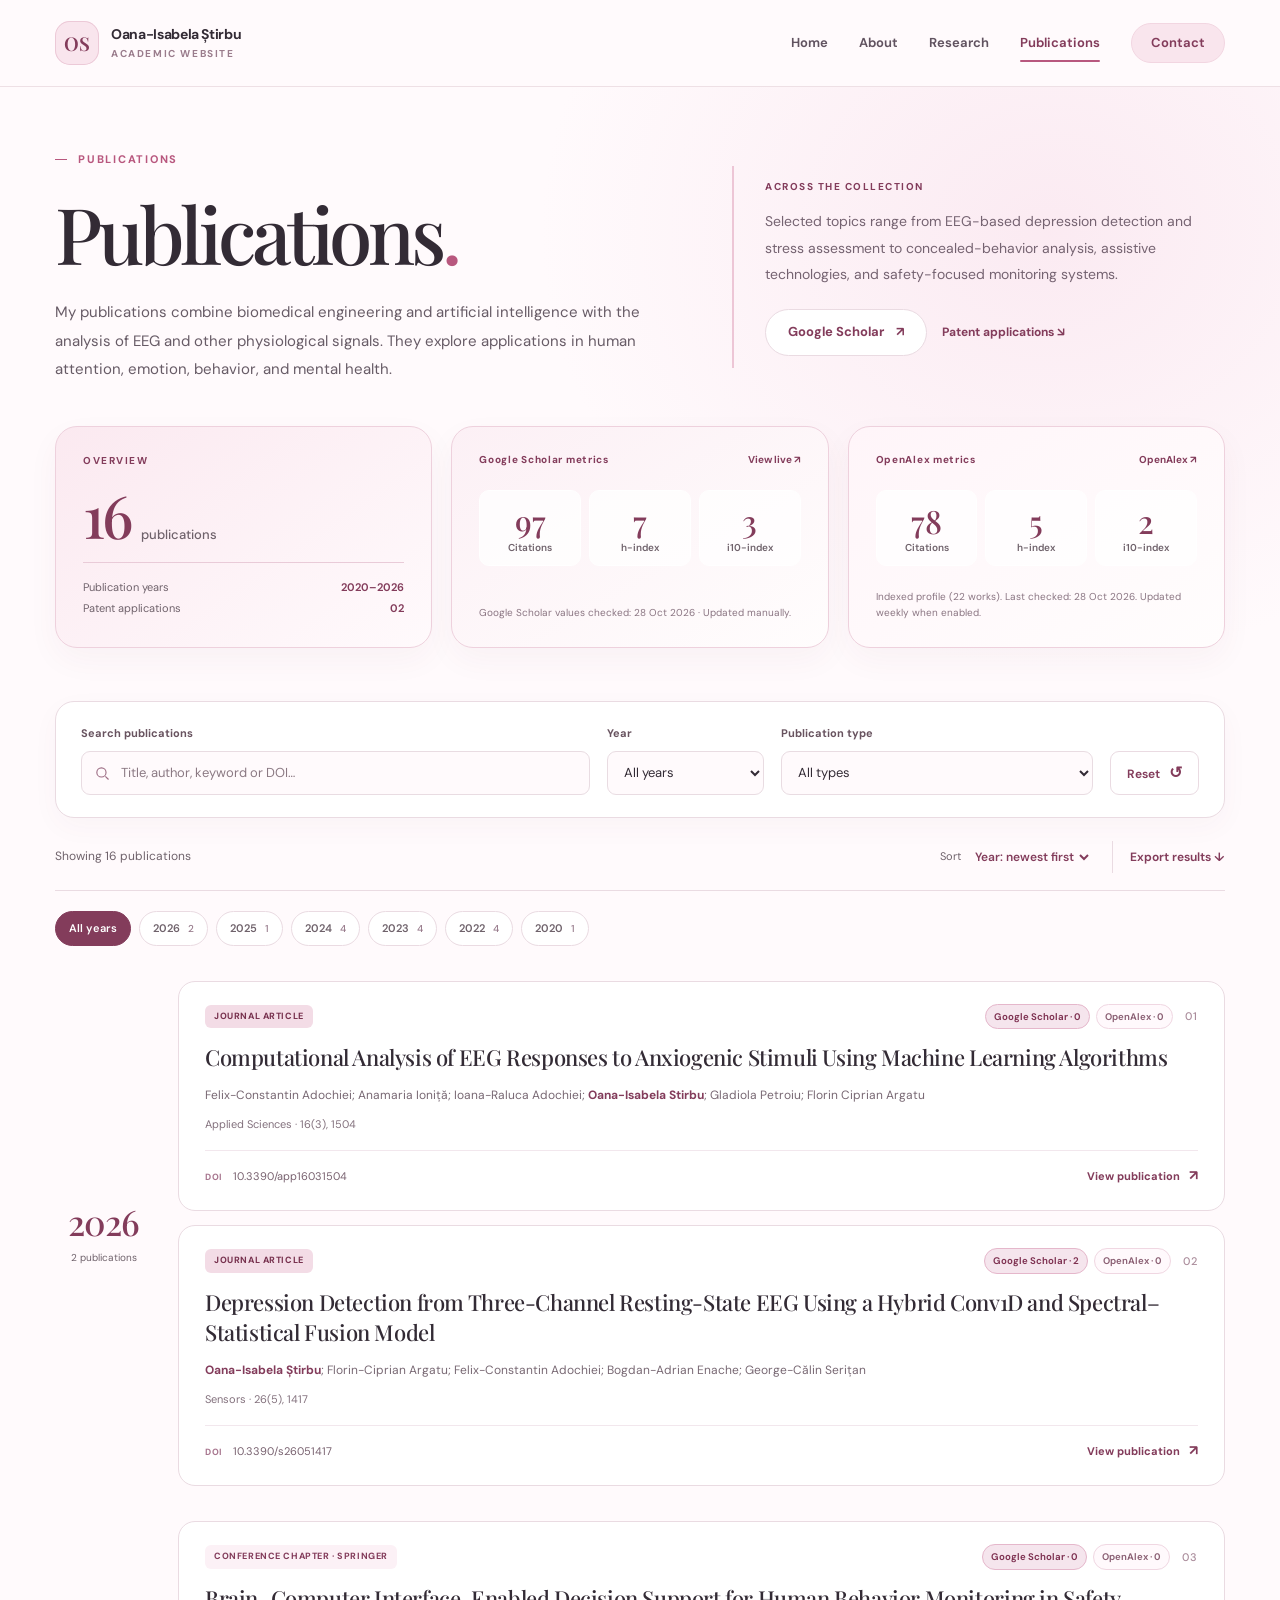
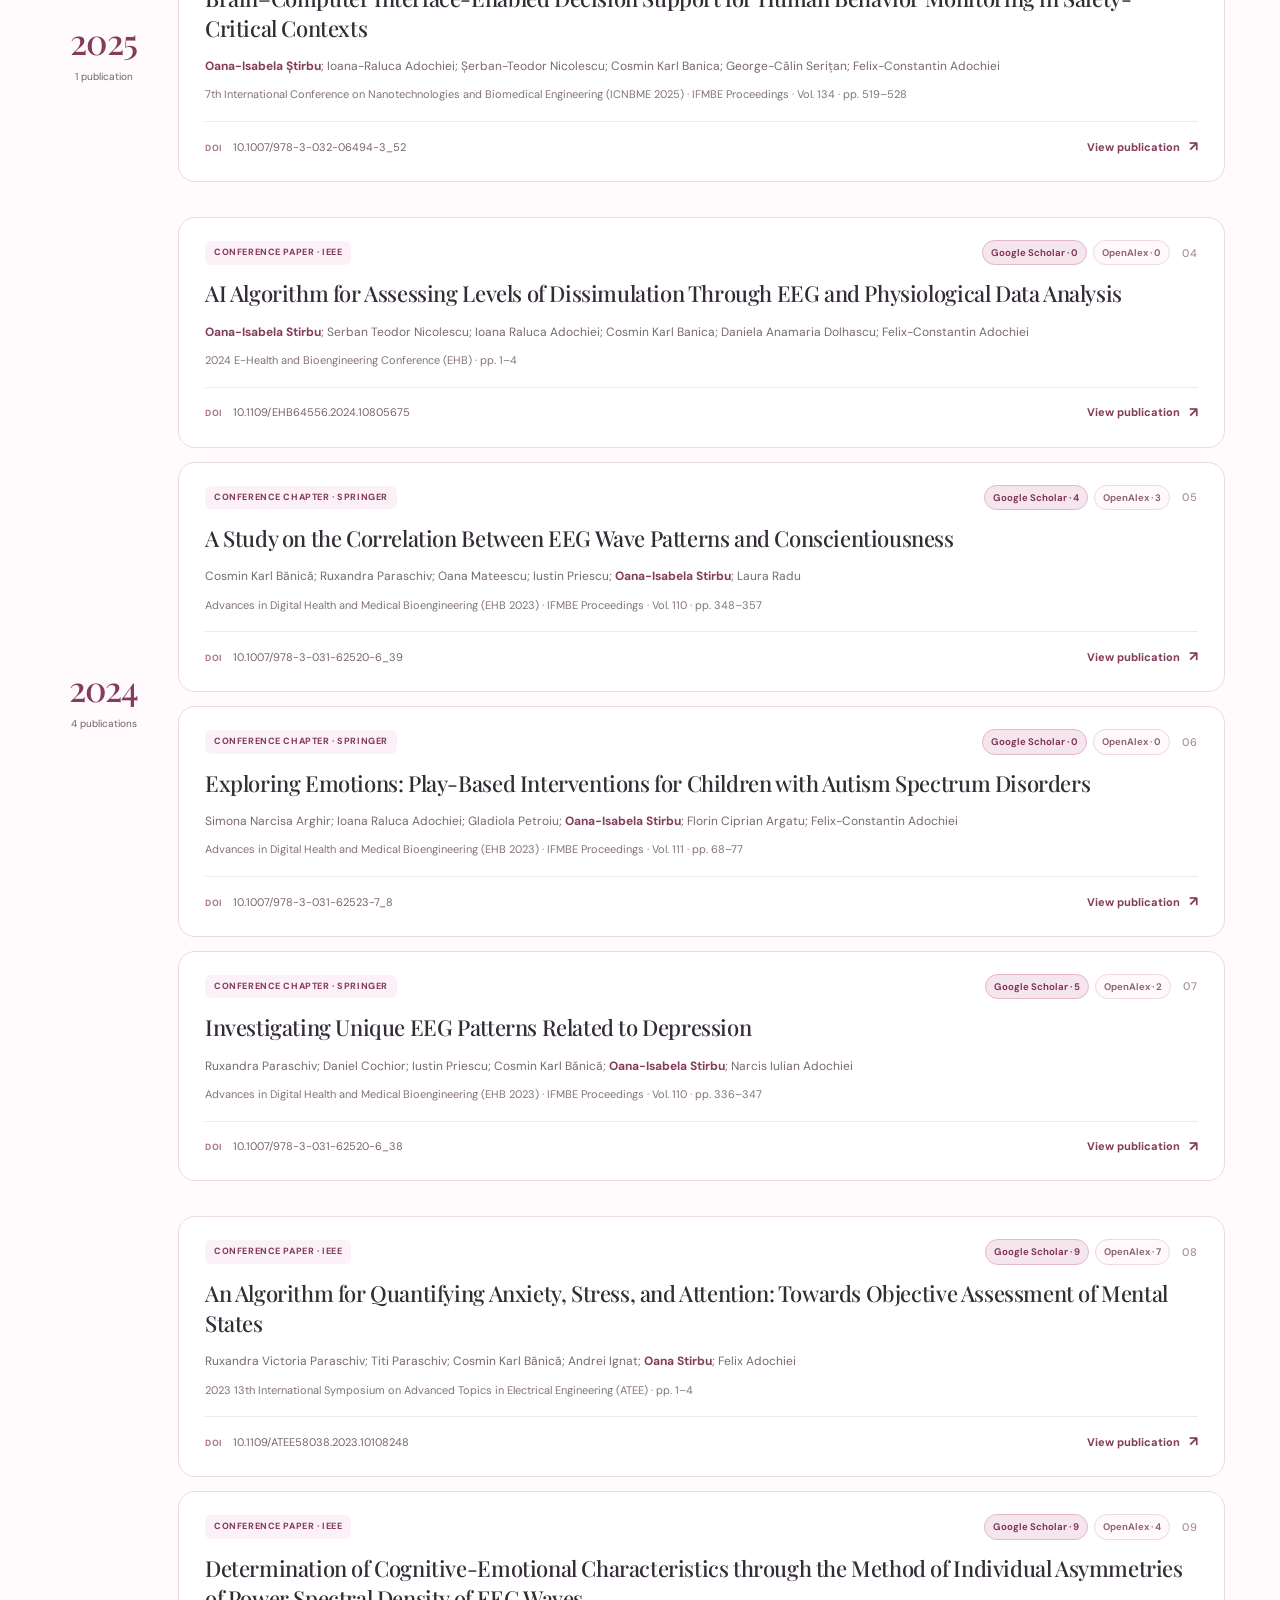
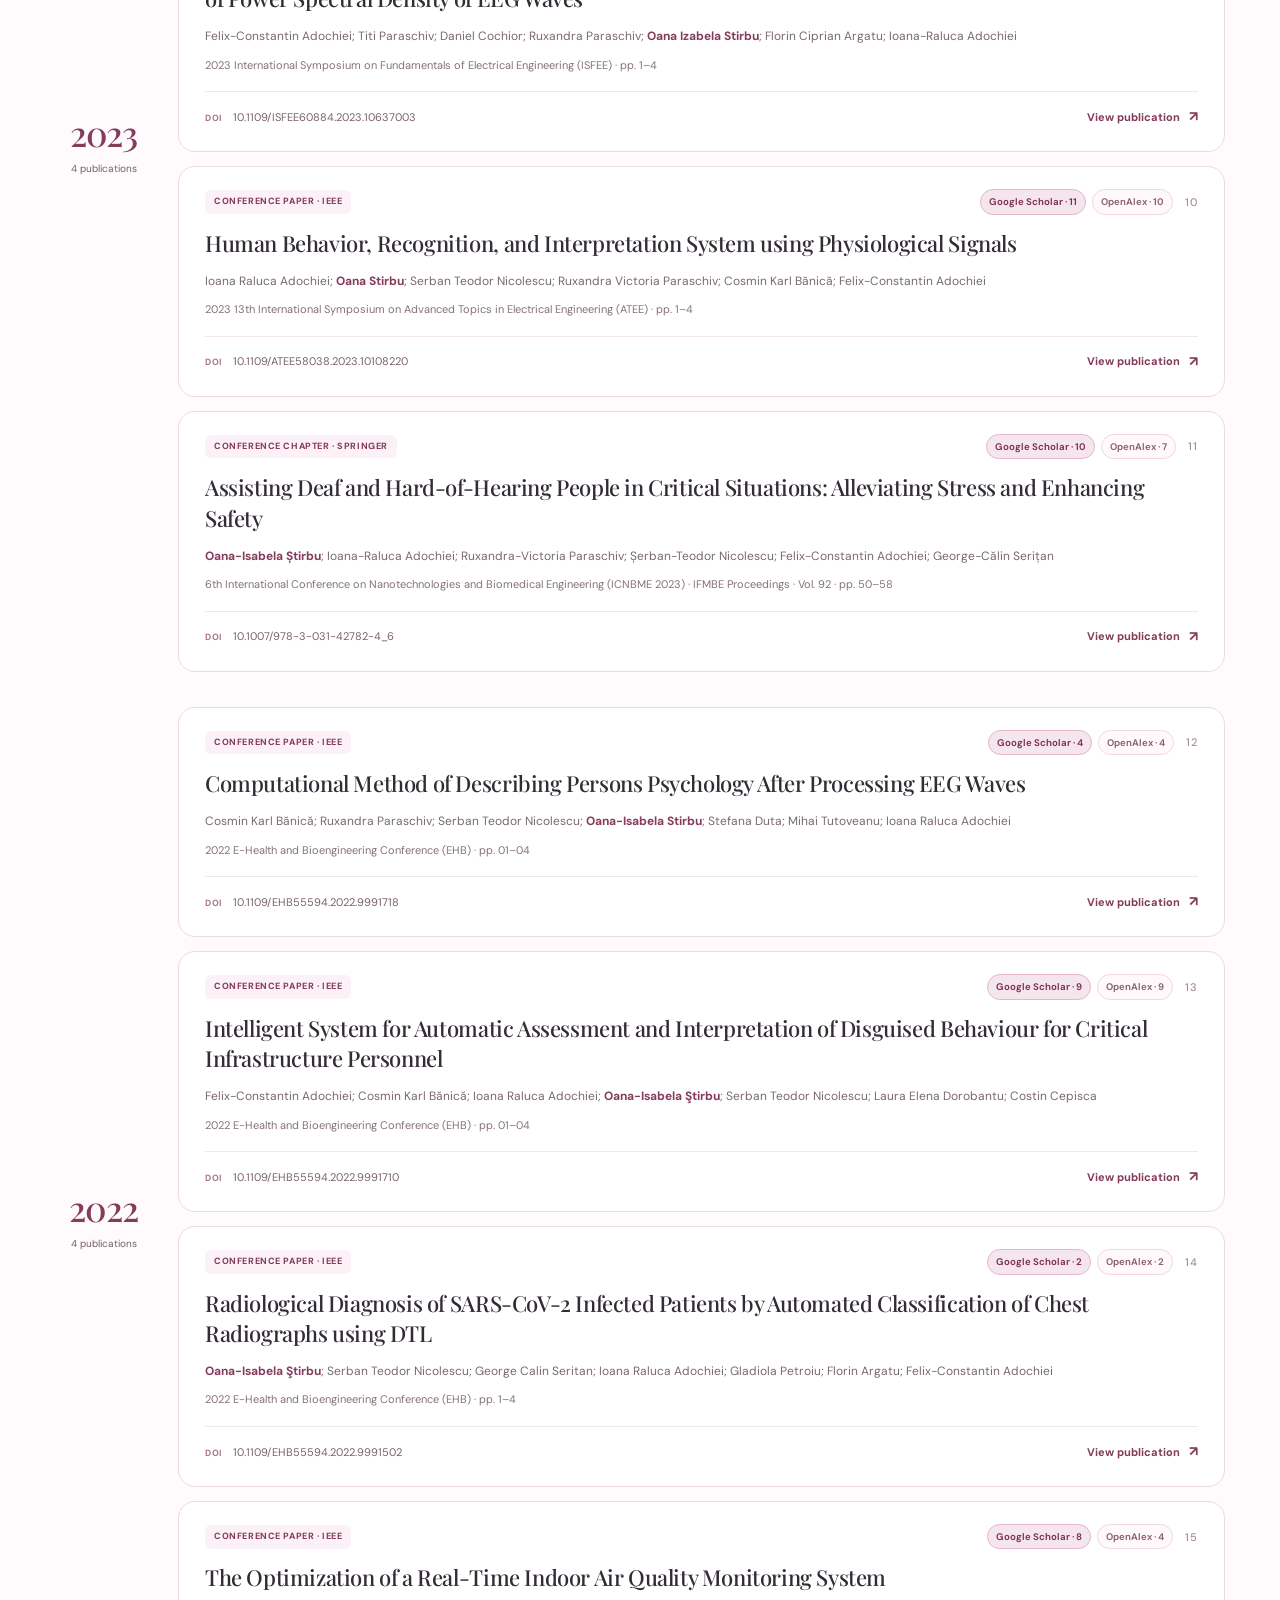
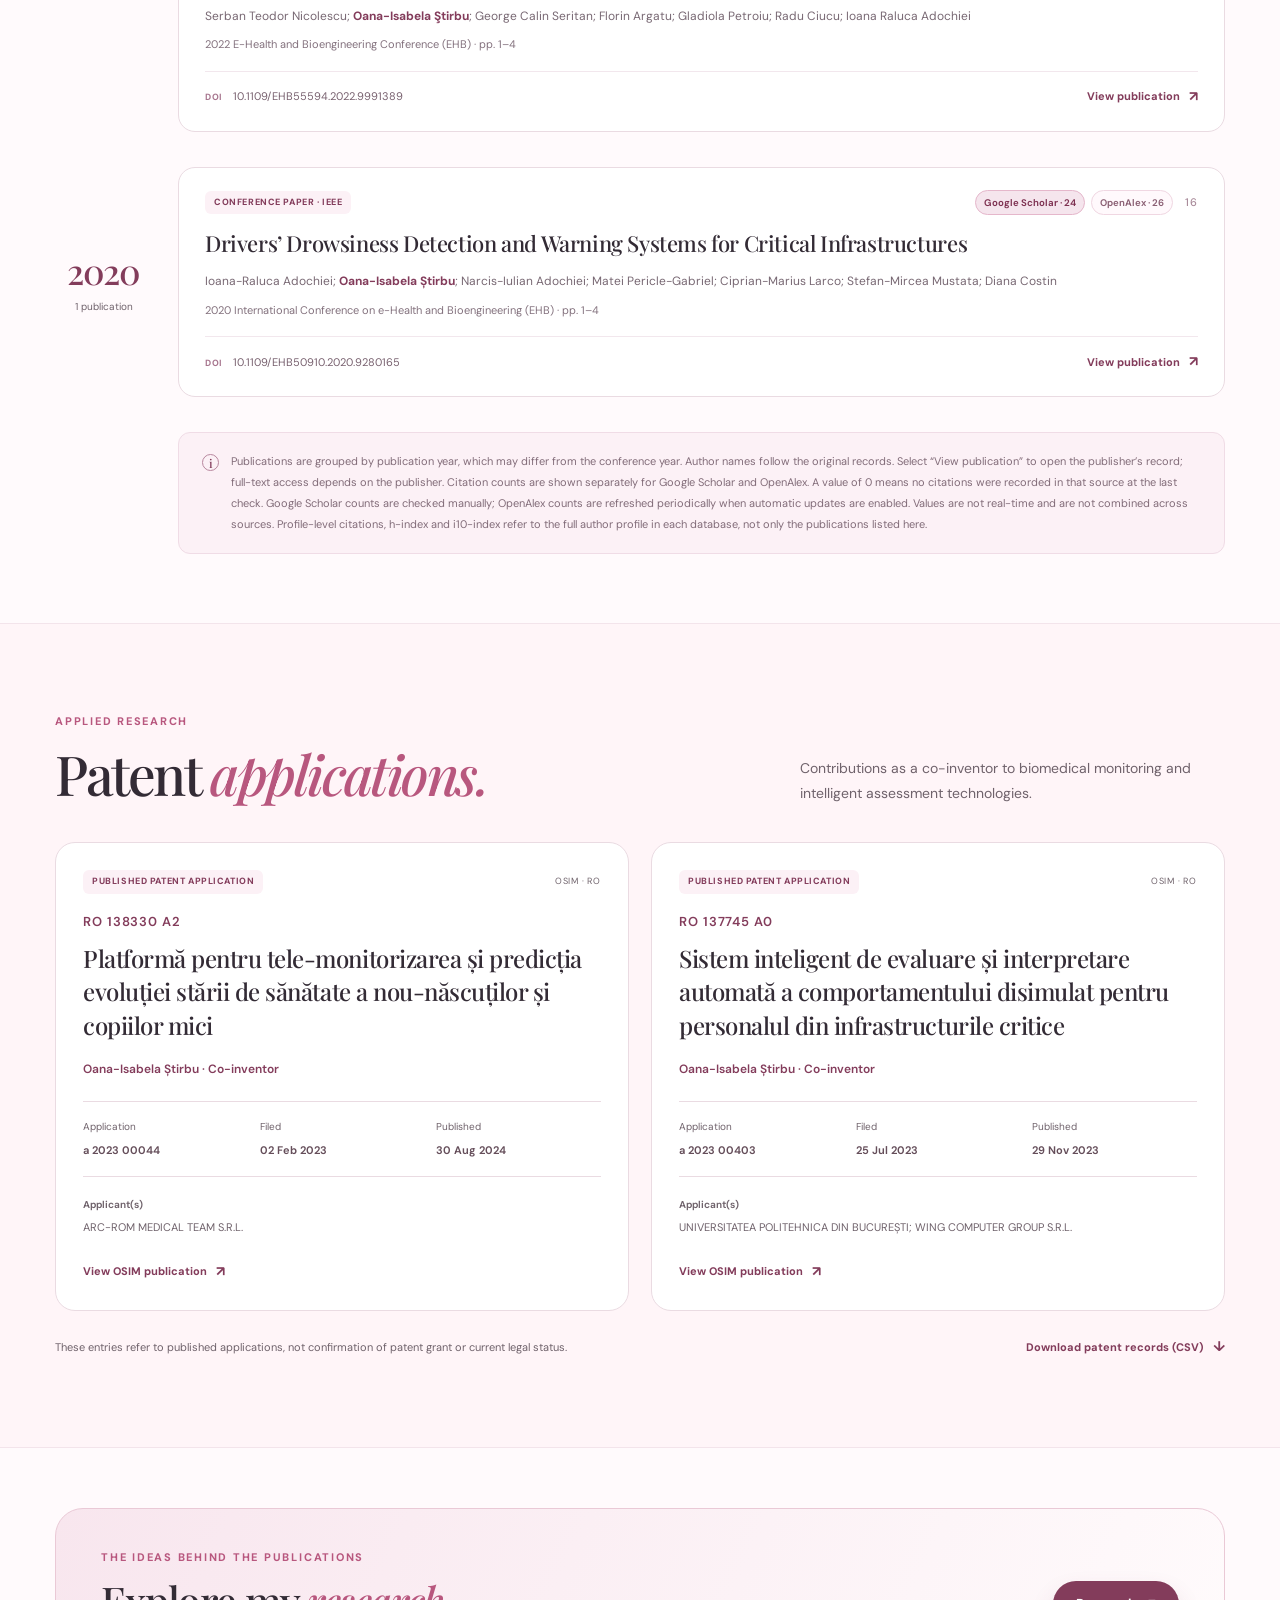
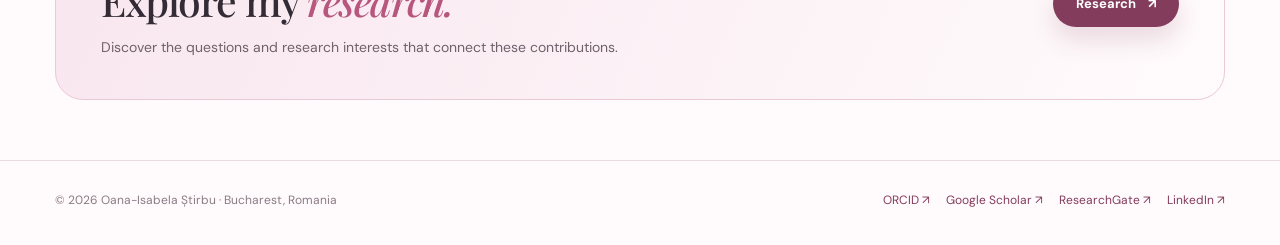
==== publications.html @ 071937df "Publish academic website - version 15" ====
<!DOCTYPE html>

<html lang="en">
<head>
<meta charset="utf-8"/>
<meta content="width=device-width, initial-scale=1" name="viewport"/>
<meta content="#fffafc" name="theme-color"/>
<meta content="Research publications and patent applications of Oana-Isabela Știrbu. Browse by year, search publications, and download bibliographic records as CSV." name="description"/>
<meta content="website" property="og:type"/>
<meta content="Publications | Oana-Isabela Știrbu" property="og:title"/>
<meta content="Research publications and patent applications of Oana-Isabela Știrbu. Browse by year, search publications, and download bibliographic records as CSV." property="og:description"/>
<meta content="https://oanaisabelastirbu.github.io/assets/oana-isabela-stirbu-portrait.webp" property="og:image"/>
<meta content="Oana-Isabela Știrbu | Academic Website" property="og:site_name"/>
<title>Publications | Oana-Isabela Știrbu</title>
<link href="assets/favicon.svg" rel="icon" type="image/svg+xml"/>
<link href="https://fonts.googleapis.com" rel="preconnect"/>
<link crossorigin="" href="https://fonts.gstatic.com" rel="preconnect"/>
<link href="https://fonts.googleapis.com/css2?family=DM+Sans:wght@400;500;600;700;800&amp;family=Playfair+Display:ital,wght@0,400;0,500;0,600;1,400;1,500&amp;display=swap" rel="stylesheet"/>
<link href="styles.css" rel="stylesheet"/>
<link href="publications.css" rel="stylesheet"/>
<script defer="" src="script.js"></script>
<script defer="" src="publications.js"></script><script defer="" src="citations.js"></script><script defer="" src="google-scholar.js"></script>
</head>
<body class="publications-page">
<a class="skip-link" href="#main">Skip to content</a>
<header class="topbar">
<div class="container topbar-inner">
<a aria-label="Oana-Isabela Știrbu — Home" class="brand" href="index.html">
<span aria-hidden="true" class="monogram">OS</span>
<span class="brand-name">Oana-Isabela Știrbu<span class="brand-sub">Academic website</span></span>
</a>
<button aria-controls="site-nav" aria-expanded="false" class="nav-toggle" type="button">Menu ☰</button>
<nav aria-label="Main navigation" class="nav-links" id="site-nav"><a href="index.html">Home</a><a href="about.html">About</a><a href="research.html">Research</a><a aria-current="page" href="publications.html">Publications</a><a class="nav-contact" href="contact.html">Contact</a></nav>
</div>
</header>
<main id="main">
<section aria-labelledby="page-title" class="page-intro publications-intro">
  <div class="container pub-intro-grid">
    <div class="pub-intro-top">
      <div class="pub-intro-primary">
        <div class="eyebrow">Publications</div>
        <h1 id="page-title">Publications<span class="pub-title-dot">.</span></h1>
        <p>My publications combine biomedical engineering and artificial intelligence with the analysis of EEG and other physiological signals. They explore applications in human attention, emotion, behavior, and mental health.</p>
      </div>
      <div class="pub-intro-focus">
        <div class="pub-focus-label">Across the collection</div>
        <p>Selected topics range from EEG-based depression detection and stress assessment to concealed-behavior analysis, assistive technologies, and safety-focused monitoring systems.</p>
        <div class="intro-actions">
          <a class="btn btn-soft" href="https://scholar.google.com/citations?user=xwFdx1cAAAAJ&amp;hl=en" target="_blank" rel="noopener noreferrer">Google Scholar <span aria-hidden="true">↗</span></a>
          <a class="pub-jump" href="#patent-applications">Patent applications <span aria-hidden="true">↘</span></a>
        </div>
      </div>
    </div>
    <div class="pub-stats-grid" aria-label="Publication and citation overview">
      <aside class="pub-stats-card pub-overview" aria-label="Publication overview">
        <div class="pub-overview-label">Overview</div>
        <div class="pub-overview-number">16 <span>publications</span></div>
        <div class="pub-overview-rule"></div>
        <div class="pub-overview-details">
          <div class="pub-overview-detail"><span>Publication years</span><strong>2020–2026</strong></div>
          <div class="pub-overview-detail"><span>Patent applications</span><strong>02</strong></div>
        </div>
      </aside>
      <aside class="pub-stats-card pub-citation-summary pub-scholar-summary" aria-label="Google Scholar citation metrics">
        <div class="pub-cite-heading"><span>Google Scholar metrics</span><a href="https://scholar.google.com/citations?user=xwFdx1cAAAAJ&amp;hl=en" target="_blank" rel="noopener noreferrer">View live ↗</a></div>
        <div class="pub-scholar-unverified" id="gs-pending" hidden>For current citations, h-index and i10-index, see the live Google Scholar profile.</div>
        <div class="pub-metrics-grid" id="gs-metrics-grid">
          <div class="pub-metric"><strong id="gs-profile-citations">97</strong><span>Citations</span></div>
          <div class="pub-metric"><strong id="gs-h-index">7</strong><span>h-index</span></div>
          <div class="pub-metric"><strong id="gs-i10-index">3</strong><span>i10-index</span></div>
        </div>
        <p class="pub-metrics-caption" id="gs-metrics-caption">Google Scholar values checked: <time id="gs-updated" datetime="2026-10-28">28 Oct 2026</time> · Updated manually.</p>
      </aside>
      <aside class="pub-stats-card pub-citation-summary pub-openalex-summary" aria-label="OpenAlex citation metrics, updated periodically">
        <div class="pub-cite-heading"><span>OpenAlex metrics</span><a href="https://openalex.org/authors/A5067304723" target="_blank" rel="noopener noreferrer">OpenAlex ↗</a></div>
        <div class="pub-metrics-grid">
          <div class="pub-metric"><strong id="oa-profile-citations">78</strong><span>Citations</span></div>
          <div class="pub-metric"><strong id="oa-h-index">5</strong><span>h-index</span></div>
          <div class="pub-metric"><strong id="oa-i10-index">2</strong><span>i10-index</span></div>
        </div>
        <p class="pub-metrics-caption">Indexed profile (<span id="oa-work-count">22</span> works). Last checked: <time id="oa-updated" datetime="2026-10-28">28 Oct 2026</time>. Updated weekly when enabled.</p>
      </aside>
    </div>
  </div>
</section>
<section aria-label="Publication list" class="pub-catalogue">
<div class="container">
<form aria-label="Search publications" class="pub-filter-panel" hidden="" id="pub-filters" role="search">
<div class="pub-filter-grid"><div class="pub-field pub-search"><label for="pub-search">Search publications</label><div class="pub-search-box"><svg aria-hidden="true" viewbox="0 0 24 24"><circle cx="10.5" cy="10.5" r="6.5"></circle><path d="m16 16 4.5 4.5"></path></svg><input autocomplete="off" id="pub-search" placeholder="Title, author, keyword or DOI…" type="search"/></div></div>
<div class="pub-field"><label for="pub-year">Year</label><select id="pub-year"><option value="all">All years</option><option value="2026">2026</option><option value="2025">2025</option><option value="2024">2024</option><option value="2023">2023</option><option value="2022">2022</option><option value="2020">2020</option></select></div>
<div class="pub-field"><label for="pub-type">Publication type</label><select id="pub-type"><option value="all">All types</option><option value="journal">Journal articles</option><option value="ieee">IEEE conference papers</option><option value="springer">Springer conference chapters</option></select></div>
<button class="pub-reset" type="reset">Reset <span aria-hidden="true">↺</span></button></div>
</form>
<noscript><p class="pub-static-note">All publications are listed below. Search, filters, and sorting require JavaScript. Export results downloads the complete list when JavaScript is disabled.</p></noscript>
<div class="pub-results-bar"><p aria-atomic="true" aria-live="polite" id="pub-results-count" role="status">Showing 16 publications</p><div class="pub-sort-wrap" hidden="" id="pub-sort-wrap"><label for="pub-sort">Sort</label><select id="pub-sort"><option value="desc">Year: newest first</option><option value="asc">Year: oldest first</option></select></div><button class="pub-filtered-export" hidden="" id="pub-export-filtered" type="button">Export results <span aria-hidden="true">↓</span></button><noscript><a aria-label="Download all 16 publications as CSV" class="pub-filtered-export" download="Oana-Isabela_Stirbu_Publications.csv" href="assets/Oana-Isabela_Stirbu_Publications.csv">Export results <span aria-hidden="true">↓</span></a></noscript></div>
<div aria-label="Filter by publication year" class="pub-year-chips" hidden="" id="pub-year-chips"><button aria-pressed="true" data-year-filter="all" type="button">All years</button><button aria-pressed="false" data-year-filter="2026" type="button">2026<span>2</span></button><button aria-pressed="false" data-year-filter="2025" type="button">2025<span>1</span></button><button aria-pressed="false" data-year-filter="2024" type="button">2024<span>4</span></button><button aria-pressed="false" data-year-filter="2023" type="button">2023<span>4</span></button><button aria-pressed="false" data-year-filter="2022" type="button">2022<span>4</span></button><button aria-pressed="false" data-year-filter="2020" type="button">2020<span>1</span></button></div>
<div class="pub-no-results" hidden="" id="pub-no-results"><h2>No matching publications</h2><p>Try a different term or clear your filters.</p><button class="btn btn-soft" id="pub-clear-empty" type="button">Clear filters</button></div>
<div id="pub-groups"><section aria-labelledby="heading-2026" class="pub-year-group" data-year-group="2026" id="year-2026">
<div class="pub-year-heading"><h2 id="heading-2026">2026</h2><span class="year-count">2 publications</span></div>
<div class="pub-year-items"><article aria-labelledby="title-pub-2026-anxiogenic" class="pub-card" data-id="pub-2026-anxiogenic" data-openalex-doi="10.3390/app16031504" id="pub-2026-anxiogenic">
<div class="pub-card-top"><span class="pub-kind kind-journal">Journal article</span><div class="pub-card-badges"><a aria-label="0 Google Scholar citations for Computational Analysis of EEG Responses to Anxiogenic Stimuli Using Machine Learning Algorithms; last manually checked 28 Oct 2026. Opens the author profile." class="pub-citation-badge pub-citation-scholar" data-gs-checked="2026-10-28" data-gs-cites="0" data-gs-doi="10.3390/app16031504" href="https://scholar.google.com/citations?user=xwFdx1cAAAAJ&amp;hl=en" rel="noopener noreferrer" target="_blank" title="Google Scholar: 0 citations, checked against the author-provided profile screenshot on 28 Oct 2026; updated manually.">Google Scholar · 0</a><a aria-label="0 OpenAlex citations: Computational Analysis of EEG Responses to Anxiogenic Stimuli Using Machine Learning Algorithms" class="pub-citation-badge pub-citation-openalex" data-cites="0" data-doi="10.3390/app16031504" href="https://openalex.org/works/W7127112625" rel="noopener noreferrer" target="_blank">OpenAlex · 0</a><span aria-hidden="true" class="pub-number">01</span></div></div>
<h3 id="title-pub-2026-anxiogenic"><a href="https://www.mdpi.com/2076-3417/16/3/1504" rel="noopener noreferrer" target="_blank">Computational Analysis of EEG Responses to Anxiogenic Stimuli Using Machine Learning Algorithms</a></h3>
<p class="pub-authors">Felix-Constantin Adochiei; Anamaria Ioniță; Ioana-Raluca Adochiei; <strong>Oana-Isabela Stirbu</strong>; Gladiola Petroiu; Florin Ciprian Argatu</p>
<p class="pub-venue">Applied Sciences · 16(3), 1504</p>
<div class="pub-bottom"><a class="pub-doi" href="https://doi.org/10.3390/app16031504" rel="noopener noreferrer" target="_blank"><span>DOI</span> 10.3390/app16031504</a><a aria-label="View publication: Computational Analysis of EEG Responses to Anxiogenic Stimuli Using Machine Learning Algorithms" class="pub-open" href="https://www.mdpi.com/2076-3417/16/3/1504" rel="noopener noreferrer" target="_blank">View publication <span aria-hidden="true">↗</span></a></div>
</article><article aria-labelledby="title-pub-2026-depression" class="pub-card" data-id="pub-2026-depression" data-openalex-doi="10.3390/s26051417" id="pub-2026-depression">
<div class="pub-card-top"><span class="pub-kind kind-journal">Journal article</span><div class="pub-card-badges"><a aria-label="2 Google Scholar citations for Depression Detection from Three-Channel Resting-State EEG Using a Hybrid Conv1D and Spectral–Statistical Fusion Model; last manually checked 28 Oct 2026. Opens the author profile." class="pub-citation-badge pub-citation-scholar" data-gs-checked="2026-10-28" data-gs-cites="2" data-gs-doi="10.3390/s26051417" href="https://scholar.google.com/citations?user=xwFdx1cAAAAJ&amp;hl=en" rel="noopener noreferrer" target="_blank" title="Google Scholar: 2 citations, checked against the author-provided profile screenshot on 28 Oct 2026; updated manually.">Google Scholar · 2</a><a aria-label="0 OpenAlex citations: Depression Detection from Three-Channel Resting-State EEG Using a Hybrid Conv1D and Spectral–Statistical Fusion Model" class="pub-citation-badge pub-citation-openalex" data-cites="0" data-doi="10.3390/s26051417" href="https://openalex.org/works/W7131348032" rel="noopener noreferrer" target="_blank">OpenAlex · 0</a><span aria-hidden="true" class="pub-number">02</span></div></div>
<h3 id="title-pub-2026-depression"><a href="https://www.mdpi.com/1424-8220/26/5/1417" rel="noopener noreferrer" target="_blank">Depression Detection from Three-Channel Resting-State EEG Using a Hybrid Conv1D and Spectral–Statistical Fusion Model</a></h3>
<p class="pub-authors"><strong>Oana-Isabela Știrbu</strong>; Florin-Ciprian Argatu; Felix-Constantin Adochiei; Bogdan-Adrian Enache; George-Călin Serițan</p>
<p class="pub-venue">Sensors · 26(5), 1417</p>
<div class="pub-bottom"><a class="pub-doi" href="https://doi.org/10.3390/s26051417" rel="noopener noreferrer" target="_blank"><span>DOI</span> 10.3390/s26051417</a><a aria-label="View publication: Depression Detection from Three-Channel Resting-State EEG Using a Hybrid Conv1D and Spectral–Statistical Fusion Model" class="pub-open" href="https://www.mdpi.com/1424-8220/26/5/1417" rel="noopener noreferrer" target="_blank">View publication <span aria-hidden="true">↗</span></a></div>
</article></div></section><section aria-labelledby="heading-2025" class="pub-year-group" data-year-group="2025" id="year-2025">
<div class="pub-year-heading"><h2 id="heading-2025">2025</h2><span class="year-count">1 publication</span></div>
<div class="pub-year-items"><article aria-labelledby="title-pub-2025-bci" class="pub-card" data-id="pub-2025-bci" data-openalex-doi="10.1007/978-3-032-06494-3_52" id="pub-2025-bci">
<div class="pub-card-top"><span class="pub-kind kind-springer">Conference chapter · Springer</span><div class="pub-card-badges"><a aria-label="0 Google Scholar citations for Brain–Computer Interface-Enabled Decision Support for Human Behavior Monitoring in Safety-Critical Contexts; last manually checked 28 Oct 2026. Opens the author profile." class="pub-citation-badge pub-citation-scholar" data-gs-checked="2026-10-28" data-gs-cites="0" data-gs-doi="10.1007/978-3-032-06494-3_52" href="https://scholar.google.com/citations?user=xwFdx1cAAAAJ&amp;hl=en" rel="noopener noreferrer" target="_blank" title="Google Scholar: 0 citations, checked against the author-provided profile screenshot on 28 Oct 2026; updated manually.">Google Scholar · 0</a><a aria-label="0 OpenAlex citations: Brain–Computer Interface-Enabled Decision Support for Human Behavior Monitoring in Safety-Critical Contexts" class="pub-citation-badge pub-citation-openalex" data-cites="0" data-doi="10.1007/978-3-032-06494-3_52" href="https://openalex.org/works/W4414673977" rel="noopener noreferrer" target="_blank">OpenAlex · 0</a><span aria-hidden="true" class="pub-number">03</span></div></div>
<h3 id="title-pub-2025-bci"><a href="https://link.springer.com/chapter/10.1007/978-3-032-06494-3_52" rel="noopener noreferrer" target="_blank">Brain–Computer Interface-Enabled Decision Support for Human Behavior Monitoring in Safety-Critical Contexts</a></h3>
<p class="pub-authors"><strong>Oana-Isabela Știrbu</strong>; Ioana-Raluca Adochiei; Șerban-Teodor Nicolescu; Cosmin Karl Banica; George-Călin Serițan; Felix-Constantin Adochiei</p>
<p class="pub-venue">7th International Conference on Nanotechnologies and Biomedical Engineering (ICNBME 2025) · IFMBE Proceedings · Vol. 134 · pp. 519–528</p>
<div class="pub-bottom"><a class="pub-doi" href="https://doi.org/10.1007/978-3-032-06494-3_52" rel="noopener noreferrer" target="_blank"><span>DOI</span> 10.1007/978-3-032-06494-3_52</a><a aria-label="View publication: Brain–Computer Interface-Enabled Decision Support for Human Behavior Monitoring in Safety-Critical Contexts" class="pub-open" href="https://link.springer.com/chapter/10.1007/978-3-032-06494-3_52" rel="noopener noreferrer" target="_blank">View publication <span aria-hidden="true">↗</span></a></div>
</article></div></section><section aria-labelledby="heading-2024" class="pub-year-group" data-year-group="2024" id="year-2024">
<div class="pub-year-heading"><h2 id="heading-2024">2024</h2><span class="year-count">4 publications</span></div>
<div class="pub-year-items"><article aria-labelledby="title-pub-2024-dissimulation" class="pub-card" data-id="pub-2024-dissimulation" data-openalex-doi="10.1109/ehb64556.2024.10805675" id="pub-2024-dissimulation">
<div class="pub-card-top"><span class="pub-kind kind-ieee">Conference paper · IEEE</span><div class="pub-card-badges"><a aria-label="0 Google Scholar citations for AI Algorithm for Assessing Levels of Dissimulation Through EEG and Physiological Data Analysis; last manually checked 28 Oct 2026. Opens the author profile." class="pub-citation-badge pub-citation-scholar" data-gs-checked="2026-10-28" data-gs-cites="0" data-gs-doi="10.1109/ehb64556.2024.10805675" href="https://scholar.google.com/citations?user=xwFdx1cAAAAJ&amp;hl=en" rel="noopener noreferrer" target="_blank" title="Google Scholar: 0 citations, checked against the author-provided profile screenshot on 28 Oct 2026; updated manually.">Google Scholar · 0</a><a aria-label="0 OpenAlex citations: AI Algorithm for Assessing Levels of Dissimulation Through EEG and Physiological Data Analysis" class="pub-citation-badge pub-citation-openalex" data-cites="0" data-doi="10.1109/ehb64556.2024.10805675" href="https://openalex.org/works/W4405804224" rel="noopener noreferrer" target="_blank">OpenAlex · 0</a><span aria-hidden="true" class="pub-number">04</span></div></div>
<h3 id="title-pub-2024-dissimulation"><a href="https://doi.org/10.1109/EHB64556.2024.10805675" rel="noopener noreferrer" target="_blank">AI Algorithm for Assessing Levels of Dissimulation Through EEG and Physiological Data Analysis</a></h3>
<p class="pub-authors"><strong>Oana-Isabela Stirbu</strong>; Serban Teodor Nicolescu; Ioana Raluca Adochiei; Cosmin Karl Banica; Daniela Anamaria Dolhascu; Felix-Constantin Adochiei</p>
<p class="pub-venue">2024 E-Health and Bioengineering Conference (EHB) · pp. 1–4</p>
<div class="pub-bottom"><a class="pub-doi" href="https://doi.org/10.1109/EHB64556.2024.10805675" rel="noopener noreferrer" target="_blank"><span>DOI</span> 10.1109/EHB64556.2024.10805675</a><a aria-label="View publication: AI Algorithm for Assessing Levels of Dissimulation Through EEG and Physiological Data Analysis" class="pub-open" href="https://doi.org/10.1109/EHB64556.2024.10805675" rel="noopener noreferrer" target="_blank">View publication <span aria-hidden="true">↗</span></a></div>
</article><article aria-labelledby="title-pub-2024-conscientiousness" class="pub-card" data-id="pub-2024-conscientiousness" data-openalex-doi="10.1007/978-3-031-62520-6_39" id="pub-2024-conscientiousness">
<div class="pub-card-top"><span class="pub-kind kind-springer">Conference chapter · Springer</span><div class="pub-card-badges"><a aria-label="4 Google Scholar citations for A Study on the Correlation Between EEG Wave Patterns and Conscientiousness; last manually checked 28 Oct 2026. Opens the author profile." class="pub-citation-badge pub-citation-scholar" data-gs-checked="2026-10-28" data-gs-cites="4" data-gs-doi="10.1007/978-3-031-62520-6_39" href="https://scholar.google.com/citations?user=xwFdx1cAAAAJ&amp;hl=en" rel="noopener noreferrer" target="_blank" title="Google Scholar: 4 citations, checked against the author-provided profile screenshot on 28 Oct 2026; updated manually.">Google Scholar · 4</a><a aria-label="3 OpenAlex citations: A Study on the Correlation Between EEG Wave Patterns and Conscientiousness" class="pub-citation-badge pub-citation-openalex" data-cites="3" data-doi="10.1007/978-3-031-62520-6_39" href="https://openalex.org/works/W4402103011" rel="noopener noreferrer" target="_blank">OpenAlex · 3</a><span aria-hidden="true" class="pub-number">05</span></div></div>
<h3 id="title-pub-2024-conscientiousness"><a href="https://link.springer.com/chapter/10.1007/978-3-031-62520-6_39" rel="noopener noreferrer" target="_blank">A Study on the Correlation Between EEG Wave Patterns and Conscientiousness</a></h3>
<p class="pub-authors">Cosmin Karl Bănică; Ruxandra Paraschiv; Oana Mateescu; Iustin Priescu; <strong>Oana-Isabela Stirbu</strong>; Laura Radu</p>
<p class="pub-venue">Advances in Digital Health and Medical Bioengineering (EHB 2023) · IFMBE Proceedings · Vol. 110 · pp. 348–357</p>
<div class="pub-bottom"><a class="pub-doi" href="https://doi.org/10.1007/978-3-031-62520-6_39" rel="noopener noreferrer" target="_blank"><span>DOI</span> 10.1007/978-3-031-62520-6_39</a><a aria-label="View publication: A Study on the Correlation Between EEG Wave Patterns and Conscientiousness" class="pub-open" href="https://link.springer.com/chapter/10.1007/978-3-031-62520-6_39" rel="noopener noreferrer" target="_blank">View publication <span aria-hidden="true">↗</span></a></div>
</article><article aria-labelledby="title-pub-2024-emotions" class="pub-card" data-id="pub-2024-emotions" data-openalex-doi="10.1007/978-3-031-62523-7_8" id="pub-2024-emotions">
<div class="pub-card-top"><span class="pub-kind kind-springer">Conference chapter · Springer</span><div class="pub-card-badges"><a aria-label="0 Google Scholar citations for Exploring Emotions: Play-Based Interventions for Children with Autism Spectrum Disorders; last manually checked 28 Oct 2026. Opens the author profile." class="pub-citation-badge pub-citation-scholar" data-gs-checked="2026-10-28" data-gs-cites="0" data-gs-doi="10.1007/978-3-031-62523-7_8" href="https://scholar.google.com/citations?user=xwFdx1cAAAAJ&amp;hl=en" rel="noopener noreferrer" target="_blank" title="Google Scholar: 0 citations, checked against the author-provided profile screenshot on 28 Oct 2026; updated manually.">Google Scholar · 0</a><a aria-label="0 OpenAlex citations: Exploring Emotions: Play-Based Interventions for Children with Autism Spectrum Disorders" class="pub-citation-badge pub-citation-openalex" data-cites="0" data-doi="10.1007/978-3-031-62523-7_8" href="https://openalex.org/works/W4403046306" rel="noopener noreferrer" target="_blank">OpenAlex · 0</a><span aria-hidden="true" class="pub-number">06</span></div></div>
<h3 id="title-pub-2024-emotions"><a href="https://link.springer.com/chapter/10.1007/978-3-031-62523-7_8" rel="noopener noreferrer" target="_blank">Exploring Emotions: Play-Based Interventions for Children with Autism Spectrum Disorders</a></h3>
<p class="pub-authors">Simona Narcisa Arghir; Ioana Raluca Adochiei; Gladiola Petroiu; <strong>Oana-Isabela Stirbu</strong>; Florin Ciprian Argatu; Felix-Constantin Adochiei</p>
<p class="pub-venue">Advances in Digital Health and Medical Bioengineering (EHB 2023) · IFMBE Proceedings · Vol. 111 · pp. 68–77</p>
<div class="pub-bottom"><a class="pub-doi" href="https://doi.org/10.1007/978-3-031-62523-7_8" rel="noopener noreferrer" target="_blank"><span>DOI</span> 10.1007/978-3-031-62523-7_8</a><a aria-label="View publication: Exploring Emotions: Play-Based Interventions for Children with Autism Spectrum Disorders" class="pub-open" href="https://link.springer.com/chapter/10.1007/978-3-031-62523-7_8" rel="noopener noreferrer" target="_blank">View publication <span aria-hidden="true">↗</span></a></div>
</article><article aria-labelledby="title-pub-2024-depression" class="pub-card" data-id="pub-2024-depression" data-openalex-doi="10.1007/978-3-031-62520-6_38" id="pub-2024-depression">
<div class="pub-card-top"><span class="pub-kind kind-springer">Conference chapter · Springer</span><div class="pub-card-badges"><a aria-label="5 Google Scholar citations for Investigating Unique EEG Patterns Related to Depression; last manually checked 28 Oct 2026. Opens the author profile." class="pub-citation-badge pub-citation-scholar" data-gs-checked="2026-10-28" data-gs-cites="5" data-gs-doi="10.1007/978-3-031-62520-6_38" href="https://scholar.google.com/citations?user=xwFdx1cAAAAJ&amp;hl=en" rel="noopener noreferrer" target="_blank" title="Google Scholar: 5 citations, checked against the author-provided profile screenshot on 28 Oct 2026; updated manually.">Google Scholar · 5</a><a aria-label="2 OpenAlex citations: Investigating Unique EEG Patterns Related to Depression" class="pub-citation-badge pub-citation-openalex" data-cites="2" data-doi="10.1007/978-3-031-62520-6_38" href="https://openalex.org/works/W4402098975" rel="noopener noreferrer" target="_blank">OpenAlex · 2</a><span aria-hidden="true" class="pub-number">07</span></div></div>
<h3 id="title-pub-2024-depression"><a href="https://link.springer.com/chapter/10.1007/978-3-031-62520-6_38" rel="noopener noreferrer" target="_blank">Investigating Unique EEG Patterns Related to Depression</a></h3>
<p class="pub-authors">Ruxandra Paraschiv; Daniel Cochior; Iustin Priescu; Cosmin Karl Bănică; <strong>Oana-Isabela Stirbu</strong>; Narcis Iulian Adochiei</p>
<p class="pub-venue">Advances in Digital Health and Medical Bioengineering (EHB 2023) · IFMBE Proceedings · Vol. 110 · pp. 336–347</p>
<div class="pub-bottom"><a class="pub-doi" href="https://doi.org/10.1007/978-3-031-62520-6_38" rel="noopener noreferrer" target="_blank"><span>DOI</span> 10.1007/978-3-031-62520-6_38</a><a aria-label="View publication: Investigating Unique EEG Patterns Related to Depression" class="pub-open" href="https://link.springer.com/chapter/10.1007/978-3-031-62520-6_38" rel="noopener noreferrer" target="_blank">View publication <span aria-hidden="true">↗</span></a></div>
</article></div></section><section aria-labelledby="heading-2023" class="pub-year-group" data-year-group="2023" id="year-2023">
<div class="pub-year-heading"><h2 id="heading-2023">2023</h2><span class="year-count">4 publications</span></div>
<div class="pub-year-items"><article aria-labelledby="title-pub-2023-anxiety" class="pub-card" data-id="pub-2023-anxiety" data-openalex-doi="10.1109/atee58038.2023.10108248" id="pub-2023-anxiety">
<div class="pub-card-top"><span class="pub-kind kind-ieee">Conference paper · IEEE</span><div class="pub-card-badges"><a aria-label="9 Google Scholar citations for An Algorithm for Quantifying Anxiety, Stress, and Attention: Towards Objective Assessment of Mental States; last manually checked 28 Oct 2026. Opens the author profile." class="pub-citation-badge pub-citation-scholar" data-gs-checked="2026-10-28" data-gs-cites="9" data-gs-doi="10.1109/atee58038.2023.10108248" href="https://scholar.google.com/citations?user=xwFdx1cAAAAJ&amp;hl=en" rel="noopener noreferrer" target="_blank" title="Google Scholar: 9 citations, checked against the author-provided profile screenshot on 28 Oct 2026; updated manually.">Google Scholar · 9</a><a aria-label="7 OpenAlex citations: An Algorithm for Quantifying Anxiety, Stress, and Attention: Towards Objective Assessment of Mental States" class="pub-citation-badge pub-citation-openalex" data-cites="7" data-doi="10.1109/atee58038.2023.10108248" href="https://openalex.org/works/W4367308707" rel="noopener noreferrer" target="_blank">OpenAlex · 7</a><span aria-hidden="true" class="pub-number">08</span></div></div>
<h3 id="title-pub-2023-anxiety"><a href="https://doi.org/10.1109/ATEE58038.2023.10108248" rel="noopener noreferrer" target="_blank">An Algorithm for Quantifying Anxiety, Stress, and Attention: Towards Objective Assessment of Mental States</a></h3>
<p class="pub-authors">Ruxandra Victoria Paraschiv; Titi Paraschiv; Cosmin Karl Bănică; Andrei Ignat; <strong>Oana Stirbu</strong>; Felix Adochiei</p>
<p class="pub-venue">2023 13th International Symposium on Advanced Topics in Electrical Engineering (ATEE) · pp. 1–4</p>
<div class="pub-bottom"><a class="pub-doi" href="https://doi.org/10.1109/ATEE58038.2023.10108248" rel="noopener noreferrer" target="_blank"><span>DOI</span> 10.1109/ATEE58038.2023.10108248</a><a aria-label="View publication: An Algorithm for Quantifying Anxiety, Stress, and Attention: Towards Objective Assessment of Mental States" class="pub-open" href="https://doi.org/10.1109/ATEE58038.2023.10108248" rel="noopener noreferrer" target="_blank">View publication <span aria-hidden="true">↗</span></a></div>
</article><article aria-labelledby="title-pub-2023-asymmetries" class="pub-card" data-id="pub-2023-asymmetries" data-openalex-doi="10.1109/isfee60884.2023.10637003" id="pub-2023-asymmetries">
<div class="pub-card-top"><span class="pub-kind kind-ieee">Conference paper · IEEE</span><div class="pub-card-badges"><a aria-label="9 Google Scholar citations for Determination of Cognitive-Emotional Characteristics through the Method of Individual Asymmetries of Power Spectral Density of EEG Waves; last manually checked 28 Oct 2026. Opens the author profile." class="pub-citation-badge pub-citation-scholar" data-gs-checked="2026-10-28" data-gs-cites="9" data-gs-doi="10.1109/isfee60884.2023.10637003" href="https://scholar.google.com/citations?user=xwFdx1cAAAAJ&amp;hl=en" rel="noopener noreferrer" target="_blank" title="Google Scholar: 9 citations, checked against the author-provided profile screenshot on 28 Oct 2026; updated manually.">Google Scholar · 9</a><a aria-label="4 OpenAlex citations: Determination of Cognitive-Emotional Characteristics through the Method of Individual Asymmetries of Power Spectral Density of EEG Waves" class="pub-citation-badge pub-citation-openalex" data-cites="4" data-doi="10.1109/isfee60884.2023.10637003" href="https://openalex.org/works/W4401718015" rel="noopener noreferrer" target="_blank">OpenAlex · 4</a><span aria-hidden="true" class="pub-number">09</span></div></div>
<h3 id="title-pub-2023-asymmetries"><a href="https://doi.org/10.1109/ISFEE60884.2023.10637003" rel="noopener noreferrer" target="_blank">Determination of Cognitive-Emotional Characteristics through the Method of Individual Asymmetries of Power Spectral Density of EEG Waves</a></h3>
<p class="pub-authors">Felix-Constantin Adochiei; Titi Paraschiv; Daniel Cochior; Ruxandra Paraschiv; <strong>Oana Izabela Stirbu</strong>; Florin Ciprian Argatu; Ioana-Raluca Adochiei</p>
<p class="pub-venue">2023 International Symposium on Fundamentals of Electrical Engineering (ISFEE) · pp. 1–4</p>
<div class="pub-bottom"><a class="pub-doi" href="https://doi.org/10.1109/ISFEE60884.2023.10637003" rel="noopener noreferrer" target="_blank"><span>DOI</span> 10.1109/ISFEE60884.2023.10637003</a><a aria-label="View publication: Determination of Cognitive-Emotional Characteristics through the Method of Individual Asymmetries of Power Spectral Density of EEG Waves" class="pub-open" href="https://doi.org/10.1109/ISFEE60884.2023.10637003" rel="noopener noreferrer" target="_blank">View publication <span aria-hidden="true">↗</span></a></div>
</article><article aria-labelledby="title-pub-2023-behavior" class="pub-card" data-id="pub-2023-behavior" data-openalex-doi="10.1109/atee58038.2023.10108220" id="pub-2023-behavior">
<div class="pub-card-top"><span class="pub-kind kind-ieee">Conference paper · IEEE</span><div class="pub-card-badges"><a aria-label="11 Google Scholar citations for Human Behavior, Recognition, and Interpretation System using Physiological Signals; last manually checked 28 Oct 2026. Opens the author profile." class="pub-citation-badge pub-citation-scholar" data-gs-checked="2026-10-28" data-gs-cites="11" data-gs-doi="10.1109/atee58038.2023.10108220" href="https://scholar.google.com/citations?user=xwFdx1cAAAAJ&amp;hl=en" rel="noopener noreferrer" target="_blank" title="Google Scholar: 11 citations, checked against the author-provided profile screenshot on 28 Oct 2026; updated manually.">Google Scholar · 11</a><a aria-label="10 OpenAlex citations: Human Behavior, Recognition, and Interpretation System using Physiological Signals" class="pub-citation-badge pub-citation-openalex" data-cites="10" data-doi="10.1109/atee58038.2023.10108220" href="https://openalex.org/works/W4367308679" rel="noopener noreferrer" target="_blank">OpenAlex · 10</a><span aria-hidden="true" class="pub-number">10</span></div></div>
<h3 id="title-pub-2023-behavior"><a href="https://doi.org/10.1109/ATEE58038.2023.10108220" rel="noopener noreferrer" target="_blank">Human Behavior, Recognition, and Interpretation System using Physiological Signals</a></h3>
<p class="pub-authors">Ioana Raluca Adochiei; <strong>Oana Stirbu</strong>; Serban Teodor Nicolescu; Ruxandra Victoria Paraschiv; Cosmin Karl Bănică; Felix-Constantin Adochiei</p>
<p class="pub-venue">2023 13th International Symposium on Advanced Topics in Electrical Engineering (ATEE) · pp. 1–4</p>
<div class="pub-bottom"><a class="pub-doi" href="https://doi.org/10.1109/ATEE58038.2023.10108220" rel="noopener noreferrer" target="_blank"><span>DOI</span> 10.1109/ATEE58038.2023.10108220</a><a aria-label="View publication: Human Behavior, Recognition, and Interpretation System using Physiological Signals" class="pub-open" href="https://doi.org/10.1109/ATEE58038.2023.10108220" rel="noopener noreferrer" target="_blank">View publication <span aria-hidden="true">↗</span></a></div>
</article><article aria-labelledby="title-pub-2023-hearing" class="pub-card" data-id="pub-2023-hearing" data-openalex-doi="10.1007/978-3-031-42782-4_6" id="pub-2023-hearing">
<div class="pub-card-top"><span class="pub-kind kind-springer">Conference chapter · Springer</span><div class="pub-card-badges"><a aria-label="10 Google Scholar citations for Assisting Deaf and Hard-of-Hearing People in Critical Situations: Alleviating Stress and Enhancing Safety; last manually checked 28 Oct 2026. Opens the author profile." class="pub-citation-badge pub-citation-scholar" data-gs-checked="2026-10-28" data-gs-cites="10" data-gs-doi="10.1007/978-3-031-42782-4_6" href="https://scholar.google.com/citations?user=xwFdx1cAAAAJ&amp;hl=en" rel="noopener noreferrer" target="_blank" title="Google Scholar: 10 citations, checked against the author-provided profile screenshot on 28 Oct 2026; updated manually.">Google Scholar · 10</a><a aria-label="7 OpenAlex citations: Assisting Deaf and Hard-of-Hearing People in Critical Situations: Alleviating Stress and Enhancing Safety" class="pub-citation-badge pub-citation-openalex" data-cites="7" data-doi="10.1007/978-3-031-42782-4_6" href="https://openalex.org/works/W4386699649" rel="noopener noreferrer" target="_blank">OpenAlex · 7</a><span aria-hidden="true" class="pub-number">11</span></div></div>
<h3 id="title-pub-2023-hearing"><a href="https://link.springer.com/chapter/10.1007/978-3-031-42782-4_6" rel="noopener noreferrer" target="_blank">Assisting Deaf and Hard-of-Hearing People in Critical Situations: Alleviating Stress and Enhancing Safety</a></h3>
<p class="pub-authors"><strong>Oana-Isabela Știrbu</strong>; Ioana-Raluca Adochiei; Ruxandra-Victoria Paraschiv; Șerban-Teodor Nicolescu; Felix-Constantin Adochiei; George-Călin Serițan</p>
<p class="pub-venue">6th International Conference on Nanotechnologies and Biomedical Engineering (ICNBME 2023) · IFMBE Proceedings · Vol. 92 · pp. 50–58</p>
<div class="pub-bottom"><a class="pub-doi" href="https://doi.org/10.1007/978-3-031-42782-4_6" rel="noopener noreferrer" target="_blank"><span>DOI</span> 10.1007/978-3-031-42782-4_6</a><a aria-label="View publication: Assisting Deaf and Hard-of-Hearing People in Critical Situations: Alleviating Stress and Enhancing Safety" class="pub-open" href="https://link.springer.com/chapter/10.1007/978-3-031-42782-4_6" rel="noopener noreferrer" target="_blank">View publication <span aria-hidden="true">↗</span></a></div>
</article></div></section><section aria-labelledby="heading-2022" class="pub-year-group" data-year-group="2022" id="year-2022">
<div class="pub-year-heading"><h2 id="heading-2022">2022</h2><span class="year-count">4 publications</span></div>
<div class="pub-year-items"><article aria-labelledby="title-pub-2022-psychology" class="pub-card" data-id="pub-2022-psychology" data-openalex-doi="10.1109/ehb55594.2022.9991718" id="pub-2022-psychology">
<div class="pub-card-top"><span class="pub-kind kind-ieee">Conference paper · IEEE</span><div class="pub-card-badges"><a aria-label="4 Google Scholar citations for Computational Method of Describing Persons Psychology After Processing EEG Waves; last manually checked 28 Oct 2026. Opens the author profile." class="pub-citation-badge pub-citation-scholar" data-gs-checked="2026-10-28" data-gs-cites="4" data-gs-doi="10.1109/ehb55594.2022.9991718" href="https://scholar.google.com/citations?user=xwFdx1cAAAAJ&amp;hl=en" rel="noopener noreferrer" target="_blank" title="Google Scholar: 4 citations, checked against the author-provided profile screenshot on 28 Oct 2026; updated manually.">Google Scholar · 4</a><a aria-label="4 OpenAlex citations: Computational Method of Describing Persons Psychology After Processing EEG Waves" class="pub-citation-badge pub-citation-openalex" data-cites="4" data-doi="10.1109/ehb55594.2022.9991718" href="https://openalex.org/works/W4313525277" rel="noopener noreferrer" target="_blank">OpenAlex · 4</a><span aria-hidden="true" class="pub-number">12</span></div></div>
<h3 id="title-pub-2022-psychology"><a href="https://ieeexplore.ieee.org/document/9991718/" rel="noopener noreferrer" target="_blank">Computational Method of Describing Persons Psychology After Processing EEG Waves</a></h3>
<p class="pub-authors">Cosmin Karl Bănică; Ruxandra Paraschiv; Serban Teodor Nicolescu; <strong>Oana-Isabela Stirbu</strong>; Stefana Duta; Mihai Tutoveanu; Ioana Raluca Adochiei</p>
<p class="pub-venue">2022 E-Health and Bioengineering Conference (EHB) · pp. 01–04</p>
<div class="pub-bottom"><a class="pub-doi" href="https://doi.org/10.1109/EHB55594.2022.9991718" rel="noopener noreferrer" target="_blank"><span>DOI</span> 10.1109/EHB55594.2022.9991718</a><a aria-label="View publication: Computational Method of Describing Persons Psychology After Processing EEG Waves" class="pub-open" href="https://ieeexplore.ieee.org/document/9991718/" rel="noopener noreferrer" target="_blank">View publication <span aria-hidden="true">↗</span></a></div>
</article><article aria-labelledby="title-pub-2022-disguised" class="pub-card" data-id="pub-2022-disguised" data-openalex-doi="10.1109/ehb55594.2022.9991710" id="pub-2022-disguised">
<div class="pub-card-top"><span class="pub-kind kind-ieee">Conference paper · IEEE</span><div class="pub-card-badges"><a aria-label="9 Google Scholar citations for Intelligent System for Automatic Assessment and Interpretation of Disguised Behaviour for Critical Infrastructure Personnel; last manually checked 28 Oct 2026. Opens the author profile." class="pub-citation-badge pub-citation-scholar" data-gs-checked="2026-10-28" data-gs-cites="9" data-gs-doi="10.1109/ehb55594.2022.9991710" href="https://scholar.google.com/citations?user=xwFdx1cAAAAJ&amp;hl=en" rel="noopener noreferrer" target="_blank" title="Google Scholar: 9 citations, checked against the author-provided profile screenshot on 28 Oct 2026; updated manually.">Google Scholar · 9</a><a aria-label="9 OpenAlex citations: Intelligent System for Automatic Assessment and Interpretation of Disguised Behaviour for Critical Infrastructure Personnel" class="pub-citation-badge pub-citation-openalex" data-cites="9" data-doi="10.1109/ehb55594.2022.9991710" href="https://openalex.org/works/W4313525360" rel="noopener noreferrer" target="_blank">OpenAlex · 9</a><span aria-hidden="true" class="pub-number">13</span></div></div>
<h3 id="title-pub-2022-disguised"><a href="https://ieeexplore.ieee.org/document/9991710/" rel="noopener noreferrer" target="_blank">Intelligent System for Automatic Assessment and Interpretation of Disguised Behaviour for Critical Infrastructure Personnel</a></h3>
<p class="pub-authors">Felix-Constantin Adochiei; Cosmin Karl Bănică; Ioana Raluca Adochiei; <strong>Oana-Isabela Ştirbu</strong>; Serban Teodor Nicolescu; Laura Elena Dorobantu; Costin Cepisca</p>
<p class="pub-venue">2022 E-Health and Bioengineering Conference (EHB) · pp. 01–04</p>
<div class="pub-bottom"><a class="pub-doi" href="https://doi.org/10.1109/EHB55594.2022.9991710" rel="noopener noreferrer" target="_blank"><span>DOI</span> 10.1109/EHB55594.2022.9991710</a><a aria-label="View publication: Intelligent System for Automatic Assessment and Interpretation of Disguised Behaviour for Critical Infrastructure Personnel" class="pub-open" href="https://ieeexplore.ieee.org/document/9991710/" rel="noopener noreferrer" target="_blank">View publication <span aria-hidden="true">↗</span></a></div>
</article><article aria-labelledby="title-pub-2022-radiographs" class="pub-card" data-id="pub-2022-radiographs" data-openalex-doi="10.1109/ehb55594.2022.9991502" id="pub-2022-radiographs">
<div class="pub-card-top"><span class="pub-kind kind-ieee">Conference paper · IEEE</span><div class="pub-card-badges"><a aria-label="2 Google Scholar citations for Radiological Diagnosis of SARS-CoV-2 Infected Patients by Automated Classification of Chest Radiographs using DTL; last manually checked 28 Oct 2026. Opens the author profile." class="pub-citation-badge pub-citation-scholar" data-gs-checked="2026-10-28" data-gs-cites="2" data-gs-doi="10.1109/ehb55594.2022.9991502" href="https://scholar.google.com/citations?user=xwFdx1cAAAAJ&amp;hl=en" rel="noopener noreferrer" target="_blank" title="Google Scholar: 2 citations, checked against the author-provided profile screenshot on 28 Oct 2026; updated manually.">Google Scholar · 2</a><a aria-label="2 OpenAlex citations: Radiological Diagnosis of SARS-CoV-2 Infected Patients by Automated Classification of Chest Radiographs using DTL" class="pub-citation-badge pub-citation-openalex" data-cites="2" data-doi="10.1109/ehb55594.2022.9991502" href="https://openalex.org/works/W4313526347" rel="noopener noreferrer" target="_blank">OpenAlex · 2</a><span aria-hidden="true" class="pub-number">14</span></div></div>
<h3 id="title-pub-2022-radiographs"><a href="https://doi.org/10.1109/EHB55594.2022.9991502" rel="noopener noreferrer" target="_blank">Radiological Diagnosis of SARS-CoV-2 Infected Patients by Automated Classification of Chest Radiographs using DTL</a></h3>
<p class="pub-authors"><strong>Oana-Isabela Ştirbu</strong>; Serban Teodor Nicolescu; George Calin Seritan; Ioana Raluca Adochiei; Gladiola Petroiu; Florin Argatu; Felix-Constantin Adochiei</p>
<p class="pub-venue">2022 E-Health and Bioengineering Conference (EHB) · pp. 1–4</p>
<div class="pub-bottom"><a class="pub-doi" href="https://doi.org/10.1109/EHB55594.2022.9991502" rel="noopener noreferrer" target="_blank"><span>DOI</span> 10.1109/EHB55594.2022.9991502</a><a aria-label="View publication: Radiological Diagnosis of SARS-CoV-2 Infected Patients by Automated Classification of Chest Radiographs using DTL" class="pub-open" href="https://doi.org/10.1109/EHB55594.2022.9991502" rel="noopener noreferrer" target="_blank">View publication <span aria-hidden="true">↗</span></a></div>
</article><article aria-labelledby="title-pub-2022-air" class="pub-card" data-id="pub-2022-air" data-openalex-doi="10.1109/ehb55594.2022.9991389" id="pub-2022-air">
<div class="pub-card-top"><span class="pub-kind kind-ieee">Conference paper · IEEE</span><div class="pub-card-badges"><a aria-label="8 Google Scholar citations for The Optimization of a Real-Time Indoor Air Quality Monitoring System; last manually checked 28 Oct 2026. Opens the author profile." class="pub-citation-badge pub-citation-scholar" data-gs-checked="2026-10-28" data-gs-cites="8" data-gs-doi="10.1109/ehb55594.2022.9991389" href="https://scholar.google.com/citations?user=xwFdx1cAAAAJ&amp;hl=en" rel="noopener noreferrer" target="_blank" title="Google Scholar: 8 citations, checked against the author-provided profile screenshot on 28 Oct 2026; updated manually.">Google Scholar · 8</a><a aria-label="4 OpenAlex citations: The Optimization of a Real-Time Indoor Air Quality Monitoring System" class="pub-citation-badge pub-citation-openalex" data-cites="4" data-doi="10.1109/ehb55594.2022.9991389" href="https://openalex.org/works/W4313525425" rel="noopener noreferrer" target="_blank">OpenAlex · 4</a><span aria-hidden="true" class="pub-number">15</span></div></div>
<h3 id="title-pub-2022-air"><a href="https://doi.org/10.1109/EHB55594.2022.9991389" rel="noopener noreferrer" target="_blank">The Optimization of a Real-Time Indoor Air Quality Monitoring System</a></h3>
<p class="pub-authors">Serban Teodor Nicolescu; <strong>Oana-Isabela Ştirbu</strong>; George Calin Seritan; Florin Argatu; Gladiola Petroiu; Radu Ciucu; Ioana Raluca Adochiei</p>
<p class="pub-venue">2022 E-Health and Bioengineering Conference (EHB) · pp. 1–4</p>
<div class="pub-bottom"><a class="pub-doi" href="https://doi.org/10.1109/EHB55594.2022.9991389" rel="noopener noreferrer" target="_blank"><span>DOI</span> 10.1109/EHB55594.2022.9991389</a><a aria-label="View publication: The Optimization of a Real-Time Indoor Air Quality Monitoring System" class="pub-open" href="https://doi.org/10.1109/EHB55594.2022.9991389" rel="noopener noreferrer" target="_blank">View publication <span aria-hidden="true">↗</span></a></div>
</article></div></section><section aria-labelledby="heading-2020" class="pub-year-group" data-year-group="2020" id="year-2020">
<div class="pub-year-heading"><h2 id="heading-2020">2020</h2><span class="year-count">1 publication</span></div>
<div class="pub-year-items"><article aria-labelledby="title-pub-2020-drivers" class="pub-card" data-id="pub-2020-drivers" data-openalex-doi="10.1109/ehb50910.2020.9280165" id="pub-2020-drivers">
<div class="pub-card-top"><span class="pub-kind kind-ieee">Conference paper · IEEE</span><div class="pub-card-badges"><a aria-label="24 Google Scholar citations for Drivers’ Drowsiness Detection and Warning Systems for Critical Infrastructures; last manually checked 28 Oct 2026. Opens the author profile." class="pub-citation-badge pub-citation-scholar" data-gs-checked="2026-10-28" data-gs-cites="24" data-gs-doi="10.1109/ehb50910.2020.9280165" href="https://scholar.google.com/citations?user=xwFdx1cAAAAJ&amp;hl=en" rel="noopener noreferrer" target="_blank" title="Google Scholar: 24 citations, checked against the author-provided profile screenshot on 28 Oct 2026; updated manually.">Google Scholar · 24</a><a aria-label="26 OpenAlex citations: Drivers’ Drowsiness Detection and Warning Systems for Critical Infrastructures" class="pub-citation-badge pub-citation-openalex" data-cites="26" data-doi="10.1109/ehb50910.2020.9280165" href="https://openalex.org/works/W3111481182" rel="noopener noreferrer" target="_blank">OpenAlex · 26</a><span aria-hidden="true" class="pub-number">16</span></div></div>
<h3 id="title-pub-2020-drivers"><a href="https://ieeexplore.ieee.org/document/9280165/" rel="noopener noreferrer" target="_blank">Drivers’ Drowsiness Detection and Warning Systems for Critical Infrastructures</a></h3>
<p class="pub-authors">Ioana-Raluca Adochiei; <strong>Oana-Isabela Știrbu</strong>; Narcis-Iulian Adochiei; Matei Pericle-Gabriel; Ciprian-Marius Larco; Stefan-Mircea Mustata; Diana Costin</p>
<p class="pub-venue">2020 International Conference on e-Health and Bioengineering (EHB) · pp. 1–4</p>
<div class="pub-bottom"><a class="pub-doi" href="https://doi.org/10.1109/EHB50910.2020.9280165" rel="noopener noreferrer" target="_blank"><span>DOI</span> 10.1109/EHB50910.2020.9280165</a><a aria-label="View publication: Drivers’ Drowsiness Detection and Warning Systems for Critical Infrastructures" class="pub-open" href="https://ieeexplore.ieee.org/document/9280165/" rel="noopener noreferrer" target="_blank">View publication <span aria-hidden="true">↗</span></a></div>
</article></div></section></div>
<div class="pub-catalogue-note"><span aria-hidden="true" class="pub-note-mark">i</span><p>Publications are grouped by publication year, which may differ from the conference year. Author names follow the original records. Select “View publication” to open the publisher’s record; full-text access depends on the publisher. Citation counts are shown separately for Google Scholar and OpenAlex. A value of 0 means no citations were recorded in that source at the last check. Google Scholar counts are checked manually; OpenAlex counts are refreshed periodically when automatic updates are enabled. Values are not real-time and are not combined across sources. Profile-level citations, h-index and i10-index refer to the full author profile in each database, not only the publications listed here.</p></div>
</div></section>
<section aria-labelledby="patents-title" class="section section-tinted patent-section" id="patent-applications"><div class="container">
<div class="section-head"><div><div class="section-label">Applied research</div><h2 id="patents-title">Patent <span class="em">applications.</span></h2></div><p>Contributions as a co-inventor to biomedical monitoring and intelligent assessment technologies.</p></div>
<div class="patent-grid"><article class="patent-card" id="pat-138330">
<div class="pub-card-top"><span class="pub-kind">Published patent application</span><span class="patent-office">OSIM · RO</span></div>
<p class="patent-id">RO 138330 A2</p>
<h3 lang="ro">Platformă pentru tele-monitorizarea și predicția evoluției stării de sănătate a nou-născuților și copiilor mici</h3>
<p class="patent-role">Oana-Isabela Știrbu · Co-inventor</p>
<dl class="patent-facts"><div><dt>Application</dt><dd>a 2023 00044</dd></div><div><dt>Filed</dt><dd><time datetime="2023-02-02">02 Feb 2023</time></dd></div><div><dt>Published</dt><dd><time datetime="2024-08-30">30 Aug 2024</time></dd></div></dl>
<p class="patent-applicant"><span>Applicant(s)</span>ARC-ROM MEDICAL TEAM S.R.L.</p>
<a class="pub-open" href="https://www.osim.ro/images/Publicatii/Inventii/2024/bopi_inv_08_2024.pdf#page=15" rel="noopener noreferrer" target="_blank">View OSIM publication <span aria-hidden="true">↗</span></a>
</article><article class="patent-card" id="pat-137745">
<div class="pub-card-top"><span class="pub-kind">Published patent application</span><span class="patent-office">OSIM · RO</span></div>
<p class="patent-id">RO 137745 A0</p>
<h3 lang="ro">Sistem inteligent de evaluare și interpretare automată a comportamentului disimulat pentru personalul din infrastructurile critice</h3>
<p class="patent-role">Oana-Isabela Știrbu · Co-inventor</p>
<dl class="patent-facts"><div><dt>Application</dt><dd>a 2023 00403</dd></div><div><dt>Filed</dt><dd><time datetime="2023-07-25">25 Jul 2023</time></dd></div><div><dt>Published</dt><dd><time datetime="2023-11-29">29 Nov 2023</time></dd></div></dl>
<p class="patent-applicant"><span>Applicant(s)</span>UNIVERSITATEA POLITEHNICA DIN BUCUREȘTI; WING COMPUTER GROUP S.R.L.</p>
<a class="pub-open" href="https://www.osim.ro/images/Publicatii/Inventii/2023/inv_11_2023.pdf#page=21" rel="noopener noreferrer" target="_blank">View OSIM publication <span aria-hidden="true">↗</span></a>
</article></div>
<div class="patent-section-bottom"><p>These entries refer to published applications, not confirmation of patent grant or current legal status.</p><a class="pub-open" download="Oana-Isabela_Stirbu_Patent_Applications.csv" href="assets/Oana-Isabela_Stirbu_Patent_Applications.csv">Download patent records (CSV) <span aria-hidden="true">↓</span></a></div>
</div></section>
<section class="section pub-closing"><div class="container home-band"><div><div class="section-label">The ideas behind the publications</div><h2>Explore my <span class="em">research.</span></h2><p>Discover the questions and research interests that connect these contributions.</p></div><a class="btn btn-primary" href="research.html">Research <span aria-hidden="true">↗</span></a></div></section>
<script id="publication-data" type="application/json">
[
  {
    "id": "pub-2026-anxiogenic",
    "year": 2026,
    "title": "Computational Analysis of EEG Responses to Anxiogenic Stimuli Using Machine Learning Algorithms",
    "authors": [
      "Felix-Constantin Adochiei",
      "Anamaria Ioniță",
      "Ioana-Raluca Adochiei",
      "Oana-Isabela Stirbu",
      "Gladiola Petroiu",
      "Florin Ciprian Argatu"
    ],
    "venue": "Applied Sciences",
    "doi": "10.3390/app16031504",
    "type": "journal",
    "publisher": "MDPI",
    "pages": "1504",
    "volume": "16",
    "issue": "3",
    "publication_date": "2026-02-02",
    "url": "https://www.mdpi.com/2076-3417/16/3/1504",
    "source": "MDPI publication record; author ORCID profile",
    "note": "",
    "event_year": 2026,
    "index": 1,
    "type_label": "Journal article",
    "doi_url": "https://doi.org/10.3390/app16031504",
    "verification": "Publisher metadata checked"
  },
  {
    "id": "pub-2026-depression",
    "year": 2026,
    "title": "Depression Detection from Three-Channel Resting-State EEG Using a Hybrid Conv1D and Spectral–Statistical Fusion Model",
    "authors": [
      "Oana-Isabela Știrbu",
      "Florin-Ciprian Argatu",
      "Felix-Constantin Adochiei",
      "Bogdan-Adrian Enache",
      "George-Călin Serițan"
    ],
    "venue": "Sensors",
    "doi": "10.3390/s26051417",
    "type": "journal",
    "publisher": "MDPI",
    "pages": "1417",
    "volume": "26",
    "issue": "5",
    "publication_date": "2026-02-24",
    "url": "https://www.mdpi.com/1424-8220/26/5/1417",
    "source": "MDPI publication record; PubMed PMID 41829384; author ORCID profile",
    "note": "",
    "event_year": 2026,
    "index": 2,
    "type_label": "Journal article",
    "doi_url": "https://doi.org/10.3390/s26051417",
    "verification": "Publisher metadata checked"
  },
  {
    "id": "pub-2025-bci",
    "year": 2025,
    "title": "Brain–Computer Interface-Enabled Decision Support for Human Behavior Monitoring in Safety-Critical Contexts",
    "authors": [
      "Oana-Isabela Știrbu",
      "Ioana-Raluca Adochiei",
      "Șerban-Teodor Nicolescu",
      "Cosmin Karl Banica",
      "George-Călin Serițan",
      "Felix-Constantin Adochiei"
    ],
    "venue": "7th International Conference on Nanotechnologies and Biomedical Engineering (ICNBME 2025) · IFMBE Proceedings",
    "doi": "10.1007/978-3-032-06494-3_52",
    "type": "springer",
    "publisher": "Springer",
    "pages": "519–528",
    "volume": "134",
    "issue": "",
    "publication_date": "2025-10-01",
    "url": "https://link.springer.com/chapter/10.1007/978-3-032-06494-3_52",
    "source": "Springer Nature chapter record; author ResearchGate profile",
    "note": "",
    "event_year": 2025,
    "index": 3,
    "type_label": "Conference chapter · Springer",
    "doi_url": "https://doi.org/10.1007/978-3-032-06494-3_52",
    "verification": "Publisher metadata checked"
  },
  {
    "id": "pub-2024-dissimulation",
    "year": 2024,
    "title": "AI Algorithm for Assessing Levels of Dissimulation Through EEG and Physiological Data Analysis",
    "authors": [
      "Oana-Isabela Stirbu",
      "Serban Teodor Nicolescu",
      "Ioana Raluca Adochiei",
      "Cosmin Karl Banica",
      "Daniela Anamaria Dolhascu",
      "Felix-Constantin Adochiei"
    ],
    "venue": "2024 E-Health and Bioengineering Conference (EHB)",
    "doi": "10.1109/EHB64556.2024.10805675",
    "type": "ieee",
    "publisher": "IEEE",
    "pages": "1–4",
    "volume": "",
    "issue": "",
    "publication_date": "",
    "url": "https://doi.org/10.1109/EHB64556.2024.10805675",
    "source": "Author-supplied Europass CV, Annex 1 (PDF pages 7–9)",
    "note": "",
    "event_year": 2024,
    "cv_item": 13,
    "index": 4,
    "type_label": "Conference paper · IEEE",
    "doi_url": "https://doi.org/10.1109/EHB64556.2024.10805675",
    "verification": "Bibliographic details transcribed from the author-supplied CV; full IEEE metadata not independently retrieved"
  },
  {
    "id": "pub-2024-conscientiousness",
    "year": 2024,
    "title": "A Study on the Correlation Between EEG Wave Patterns and Conscientiousness",
    "authors": [
      "Cosmin Karl Bănică",
      "Ruxandra Paraschiv",
      "Oana Mateescu",
      "Iustin Priescu",
      "Oana-Isabela Stirbu",
      "Laura Radu"
    ],
    "venue": "Advances in Digital Health and Medical Bioengineering (EHB 2023) · IFMBE Proceedings",
    "doi": "10.1007/978-3-031-62520-6_39",
    "type": "springer",
    "publisher": "Springer",
    "pages": "348–357",
    "volume": "110",
    "issue": "",
    "publication_date": "2024-08-31",
    "url": "https://link.springer.com/chapter/10.1007/978-3-031-62520-6_39",
    "source": "Europass CV, Annex 1, item 9; Springer Nature chapter record",
    "note": "Conference: EHB 2023. Publication year: 2024, as recorded by Springer.",
    "event_year": 2023,
    "cv_item": 9,
    "index": 5,
    "type_label": "Conference chapter · Springer",
    "doi_url": "https://doi.org/10.1007/978-3-031-62520-6_39",
    "verification": "Publisher metadata checked"
  },
  {
    "id": "pub-2024-emotions",
    "year": 2024,
    "title": "Exploring Emotions: Play-Based Interventions for Children with Autism Spectrum Disorders",
    "authors": [
      "Simona Narcisa Arghir",
      "Ioana Raluca Adochiei",
      "Gladiola Petroiu",
      "Oana-Isabela Stirbu",
      "Florin Ciprian Argatu",
      "Felix-Constantin Adochiei"
    ],
    "venue": "Advances in Digital Health and Medical Bioengineering (EHB 2023) · IFMBE Proceedings",
    "doi": "10.1007/978-3-031-62523-7_8",
    "type": "springer",
    "publisher": "Springer",
    "pages": "68–77",
    "volume": "111",
    "issue": "",
    "publication_date": "2024-10-01",
    "url": "https://link.springer.com/chapter/10.1007/978-3-031-62523-7_8",
    "source": "Europass CV, Annex 1, item 11; Springer Nature chapter record",
    "note": "Conference: EHB 2023. Publication year: 2024, as recorded by Springer.",
    "event_year": 2023,
    "cv_item": 11,
    "index": 6,
    "type_label": "Conference chapter · Springer",
    "doi_url": "https://doi.org/10.1007/978-3-031-62523-7_8",
    "verification": "Publisher metadata checked"
  },
  {
    "id": "pub-2024-depression",
    "year": 2024,
    "title": "Investigating Unique EEG Patterns Related to Depression",
    "authors": [
      "Ruxandra Paraschiv",
      "Daniel Cochior",
      "Iustin Priescu",
      "Cosmin Karl Bănică",
      "Oana-Isabela Stirbu",
      "Narcis Iulian Adochiei"
    ],
    "venue": "Advances in Digital Health and Medical Bioengineering (EHB 2023) · IFMBE Proceedings",
    "doi": "10.1007/978-3-031-62520-6_38",
    "type": "springer",
    "publisher": "Springer",
    "pages": "336–347",
    "volume": "110",
    "issue": "",
    "publication_date": "2024-08-31",
    "url": "https://link.springer.com/chapter/10.1007/978-3-031-62520-6_38",
    "source": "Europass CV, Annex 1, item 10; Springer Nature chapter record",
    "note": "Conference: EHB 2023. Publication year: 2024, as recorded by Springer.",
    "event_year": 2023,
    "cv_item": 10,
    "index": 7,
    "type_label": "Conference chapter · Springer",
    "doi_url": "https://doi.org/10.1007/978-3-031-62520-6_38",
    "verification": "Publisher metadata checked"
  },
  {
    "id": "pub-2023-anxiety",
    "year": 2023,
    "title": "An Algorithm for Quantifying Anxiety, Stress, and Attention: Towards Objective Assessment of Mental States",
    "authors": [
      "Ruxandra Victoria Paraschiv",
      "Titi Paraschiv",
      "Cosmin Karl Bănică",
      "Andrei Ignat",
      "Oana Stirbu",
      "Felix Adochiei"
    ],
    "venue": "2023 13th International Symposium on Advanced Topics in Electrical Engineering (ATEE)",
    "doi": "10.1109/ATEE58038.2023.10108248",
    "type": "ieee",
    "publisher": "IEEE",
    "pages": "1–4",
    "volume": "",
    "issue": "",
    "publication_date": "",
    "url": "https://doi.org/10.1109/ATEE58038.2023.10108248",
    "source": "Author-supplied Europass CV, Annex 1 (PDF pages 7–9)",
    "note": "",
    "event_year": 2023,
    "cv_item": 6,
    "index": 8,
    "type_label": "Conference paper · IEEE",
    "doi_url": "https://doi.org/10.1109/ATEE58038.2023.10108248",
    "verification": "Bibliographic details transcribed from the author-supplied CV; full IEEE metadata not independently retrieved"
  },
  {
    "id": "pub-2023-asymmetries",
    "year": 2023,
    "title": "Determination of Cognitive-Emotional Characteristics through the Method of Individual Asymmetries of Power Spectral Density of EEG Waves",
    "authors": [
      "Felix-Constantin Adochiei",
      "Titi Paraschiv",
      "Daniel Cochior",
      "Ruxandra Paraschiv",
      "Oana Izabela Stirbu",
      "Florin Ciprian Argatu",
      "Ioana-Raluca Adochiei"
    ],
    "venue": "2023 International Symposium on Fundamentals of Electrical Engineering (ISFEE)",
    "doi": "10.1109/ISFEE60884.2023.10637003",
    "type": "ieee",
    "publisher": "IEEE",
    "pages": "1–4",
    "volume": "",
    "issue": "",
    "publication_date": "",
    "url": "https://doi.org/10.1109/ISFEE60884.2023.10637003",
    "source": "Author-supplied Europass CV, Annex 1 (PDF pages 7–9)",
    "note": "The author spelling “Oana Izabela Stirbu” is retained from the supplied bibliographic record. The 2023 citation year is retained; online indexing can show a later date.",
    "event_year": 2023,
    "cv_item": 12,
    "index": 9,
    "type_label": "Conference paper · IEEE",
    "doi_url": "https://doi.org/10.1109/ISFEE60884.2023.10637003",
    "verification": "Bibliographic details transcribed from the author-supplied CV; full IEEE metadata not independently retrieved"
  },
  {
    "id": "pub-2023-behavior",
    "year": 2023,
    "title": "Human Behavior, Recognition, and Interpretation System using Physiological Signals",
    "authors": [
      "Ioana Raluca Adochiei",
      "Oana Stirbu",
      "Serban Teodor Nicolescu",
      "Ruxandra Victoria Paraschiv",
      "Cosmin Karl Bănică",
      "Felix-Constantin Adochiei"
    ],
    "venue": "2023 13th International Symposium on Advanced Topics in Electrical Engineering (ATEE)",
    "doi": "10.1109/ATEE58038.2023.10108220",
    "type": "ieee",
    "publisher": "IEEE",
    "pages": "1–4",
    "volume": "",
    "issue": "",
    "publication_date": "",
    "url": "https://doi.org/10.1109/ATEE58038.2023.10108220",
    "source": "Author-supplied Europass CV, Annex 1 (PDF pages 7–9)",
    "note": "",
    "event_year": 2023,
    "cv_item": 7,
    "index": 10,
    "type_label": "Conference paper · IEEE",
    "doi_url": "https://doi.org/10.1109/ATEE58038.2023.10108220",
    "verification": "Bibliographic details transcribed from the author-supplied CV; full IEEE metadata not independently retrieved"
  },
  {
    "id": "pub-2023-hearing",
    "year": 2023,
    "title": "Assisting Deaf and Hard-of-Hearing People in Critical Situations: Alleviating Stress and Enhancing Safety",
    "authors": [
      "Oana-Isabela Știrbu",
      "Ioana-Raluca Adochiei",
      "Ruxandra-Victoria Paraschiv",
      "Șerban-Teodor Nicolescu",
      "Felix-Constantin Adochiei",
      "George-Călin Serițan"
    ],
    "venue": "6th International Conference on Nanotechnologies and Biomedical Engineering (ICNBME 2023) · IFMBE Proceedings",
    "doi": "10.1007/978-3-031-42782-4_6",
    "type": "springer",
    "publisher": "Springer",
    "pages": "50–58",
    "volume": "92",
    "issue": "",
    "publication_date": "2023-09-14",
    "url": "https://link.springer.com/chapter/10.1007/978-3-031-42782-4_6",
    "source": "Europass CV, Annex 1, item 8; Springer Nature chapter record",
    "note": "",
    "event_year": 2023,
    "cv_item": 8,
    "index": 11,
    "type_label": "Conference chapter · Springer",
    "doi_url": "https://doi.org/10.1007/978-3-031-42782-4_6",
    "verification": "Publisher metadata checked"
  },
  {
    "id": "pub-2022-psychology",
    "year": 2022,
    "title": "Computational Method of Describing Persons Psychology After Processing EEG Waves",
    "authors": [
      "Cosmin Karl Bănică",
      "Ruxandra Paraschiv",
      "Serban Teodor Nicolescu",
      "Oana-Isabela Stirbu",
      "Stefana Duta",
      "Mihai Tutoveanu",
      "Ioana Raluca Adochiei"
    ],
    "venue": "2022 E-Health and Bioengineering Conference (EHB)",
    "doi": "10.1109/EHB55594.2022.9991718",
    "type": "ieee",
    "publisher": "IEEE",
    "pages": "01–04",
    "volume": "",
    "issue": "",
    "publication_date": "",
    "url": "https://ieeexplore.ieee.org/document/9991718/",
    "source": "Author-supplied Europass CV, Annex 1 (PDF pages 7–9)",
    "note": "",
    "event_year": 2022,
    "cv_item": 2,
    "index": 12,
    "type_label": "Conference paper · IEEE",
    "doi_url": "https://doi.org/10.1109/EHB55594.2022.9991718",
    "verification": "Bibliographic details transcribed from the author-supplied CV; full IEEE metadata not independently retrieved"
  },
  {
    "id": "pub-2022-disguised",
    "year": 2022,
    "title": "Intelligent System for Automatic Assessment and Interpretation of Disguised Behaviour for Critical Infrastructure Personnel",
    "authors": [
      "Felix-Constantin Adochiei",
      "Cosmin Karl Bănică",
      "Ioana Raluca Adochiei",
      "Oana-Isabela Ştirbu",
      "Serban Teodor Nicolescu",
      "Laura Elena Dorobantu",
      "Costin Cepisca"
    ],
    "venue": "2022 E-Health and Bioengineering Conference (EHB)",
    "doi": "10.1109/EHB55594.2022.9991710",
    "type": "ieee",
    "publisher": "IEEE",
    "pages": "01–04",
    "volume": "",
    "issue": "",
    "publication_date": "",
    "url": "https://ieeexplore.ieee.org/document/9991710/",
    "source": "Author-supplied Europass CV, Annex 1 (PDF pages 7–9)",
    "note": "",
    "event_year": 2022,
    "cv_item": 4,
    "index": 13,
    "type_label": "Conference paper · IEEE",
    "doi_url": "https://doi.org/10.1109/EHB55594.2022.9991710",
    "verification": "Bibliographic details transcribed from the author-supplied CV; full IEEE metadata not independently retrieved"
  },
  {
    "id": "pub-2022-radiographs",
    "year": 2022,
    "title": "Radiological Diagnosis of SARS-CoV-2 Infected Patients by Automated Classification of Chest Radiographs using DTL",
    "authors": [
      "Oana-Isabela Ştirbu",
      "Serban Teodor Nicolescu",
      "George Calin Seritan",
      "Ioana Raluca Adochiei",
      "Gladiola Petroiu",
      "Florin Argatu",
      "Felix-Constantin Adochiei"
    ],
    "venue": "2022 E-Health and Bioengineering Conference (EHB)",
    "doi": "10.1109/EHB55594.2022.9991502",
    "type": "ieee",
    "publisher": "IEEE",
    "pages": "1–4",
    "volume": "",
    "issue": "",
    "publication_date": "",
    "url": "https://doi.org/10.1109/EHB55594.2022.9991502",
    "source": "Author-supplied Europass CV, Annex 1 (PDF pages 7–9)",
    "note": "",
    "event_year": 2022,
    "cv_item": 5,
    "index": 14,
    "type_label": "Conference paper · IEEE",
    "doi_url": "https://doi.org/10.1109/EHB55594.2022.9991502",
    "verification": "Bibliographic details transcribed from the author-supplied CV; full IEEE metadata not independently retrieved"
  },
  {
    "id": "pub-2022-air",
    "year": 2022,
    "title": "The Optimization of a Real-Time Indoor Air Quality Monitoring System",
    "authors": [
      "Serban Teodor Nicolescu",
      "Oana-Isabela Ştirbu",
      "George Calin Seritan",
      "Florin Argatu",
      "Gladiola Petroiu",
      "Radu Ciucu",
      "Ioana Raluca Adochiei"
    ],
    "venue": "2022 E-Health and Bioengineering Conference (EHB)",
    "doi": "10.1109/EHB55594.2022.9991389",
    "type": "ieee",
    "publisher": "IEEE",
    "pages": "1–4",
    "volume": "",
    "issue": "",
    "publication_date": "",
    "url": "https://doi.org/10.1109/EHB55594.2022.9991389",
    "source": "Author-supplied Europass CV, Annex 1 (PDF pages 7–9)",
    "note": "",
    "event_year": 2022,
    "cv_item": 3,
    "index": 15,
    "type_label": "Conference paper · IEEE",
    "doi_url": "https://doi.org/10.1109/EHB55594.2022.9991389",
    "verification": "Bibliographic details transcribed from the author-supplied CV; full IEEE metadata not independently retrieved"
  },
  {
    "id": "pub-2020-drivers",
    "year": 2020,
    "title": "Drivers’ Drowsiness Detection and Warning Systems for Critical Infrastructures",
    "authors": [
      "Ioana-Raluca Adochiei",
      "Oana-Isabela Știrbu",
      "Narcis-Iulian Adochiei",
      "Matei Pericle-Gabriel",
      "Ciprian-Marius Larco",
      "Stefan-Mircea Mustata",
      "Diana Costin"
    ],
    "venue": "2020 International Conference on e-Health and Bioengineering (EHB)",
    "doi": "10.1109/EHB50910.2020.9280165",
    "type": "ieee",
    "publisher": "IEEE",
    "pages": "1–4",
    "volume": "",
    "issue": "",
    "publication_date": "",
    "url": "https://ieeexplore.ieee.org/document/9280165/",
    "source": "Author-supplied Europass CV, Annex 1 (PDF pages 7–9)",
    "note": "",
    "event_year": 2020,
    "cv_item": 1,
    "index": 16,
    "type_label": "Conference paper · IEEE",
    "doi_url": "https://doi.org/10.1109/EHB50910.2020.9280165",
    "verification": "Bibliographic details transcribed from the author-supplied CV; full IEEE metadata not independently retrieved"
  }
]
</script>
</main>
<footer class="footer">
<div class="container footer-inner">
<span>© <span data-year="">2026</span> Oana-Isabela Știrbu · Bucharest, Romania</span>
<div class="footer-links"><a class="footer-profile" href="https://orcid.org/0009-0006-0638-6129" rel="noopener noreferrer" target="_blank">ORCID <span aria-hidden="true">↗</span></a><a class="footer-profile" href="https://scholar.google.com/citations?user=xwFdx1cAAAAJ&amp;hl=ro" rel="noopener noreferrer" target="_blank">Google Scholar <span aria-hidden="true">↗</span></a><a class="footer-profile" href="https://www.researchgate.net/profile/Stirbu-Oana-Isabela" rel="noopener noreferrer" target="_blank">ResearchGate <span aria-hidden="true">↗</span></a><a class="footer-profile" href="https://www.linkedin.com/in/stirbu-oana-isabela/" rel="noopener noreferrer" target="_blank">LinkedIn <span aria-hidden="true">↗</span></a></div>
</div>
</footer>
</body>
</html>
---- styles.css ----
:root{
  --paper:#fffafc; --paper-deep:#fff3f7; --cream:#fffdfd; --rose-50:#fff1f6;
  --rose-100:#f9e5ed; --rose-200:#f1ccdb; --rose-300:#e6a9c1;
  --rose-500:#b8577e; --rose-700:#833c5b; --rose-800:#6f314b;
  --ink:#332b35; --muted:#6f626b; --line:#eadbe2; --line-strong:#dfc7d1;
  --shadow:0 30px 70px rgba(116,55,81,.11); --serif:'Playfair Display',Georgia,serif;
  --sans:'DM Sans',-apple-system,BlinkMacSystemFont,'Segoe UI',sans-serif;
}
*{box-sizing:border-box}
html{scroll-behavior:smooth}
body{margin:0;color:var(--ink);background:var(--paper);font:400 16px/1.7 var(--sans);-webkit-font-smoothing:antialiased}
a{color:inherit} a:focus-visible,button:focus-visible{outline:3px solid var(--rose-500);outline-offset:4px}
::selection{background:var(--rose-200);color:var(--ink)}
img{max-width:100%} main{overflow:hidden}
.container{width:min(1170px,calc(100% - 70px));margin-inline:auto}
.skip-link{position:absolute;top:-70px;left:14px;z-index:100;padding:10px 16px;background:#fff;border:1px solid var(--line);border-radius:9px}
.skip-link:focus{top:12px}
.topbar{position:sticky;top:0;z-index:30;background:rgba(255,250,252,.94);backdrop-filter:blur(18px);border-bottom:1px solid rgba(237,221,227,.9)}
.topbar-inner{min-height:86px;display:flex;align-items:center;justify-content:space-between;gap:22px}
.brand{display:flex;align-items:center;gap:12px;text-decoration:none;min-width:0}
.monogram{display:grid;place-items:center;width:44px;height:44px;border-radius:15px;background:var(--rose-100);color:var(--rose-700);box-shadow:inset 0 0 0 1px #ecc9d7;font:600 19px var(--serif)}
.brand-name{font-weight:700;font-size:14px;letter-spacing:-.025em;line-height:1.28;white-space:nowrap}
.brand-sub{display:block;margin-top:4px;font-size:10px;font-weight:700;letter-spacing:.16em;text-transform:uppercase;color:#9a7c8c}
.nav-links{display:flex;align-items:center;gap:31px}
.nav-links a{position:relative;font-size:13px;font-weight:650;line-height:1.5;color:#615360;text-decoration:none;transition:color .18s}
.nav-links a:hover,.nav-links a[aria-current=page]{color:var(--rose-700)}
.nav-links a[aria-current=page]::after{content:"";position:absolute;left:0;right:0;bottom:-9px;height:2px;border-radius:4px;background:var(--rose-500)}
.nav-links .nav-contact{background:var(--rose-100);color:var(--rose-700);border:1px solid #f2d6e1;padding:9px 19px;border-radius:24px}
.nav-links .nav-contact::after{display:none}
.nav-toggle{display:none;border:1px solid var(--line);background:#fff5f9;color:var(--rose-700);border-radius:12px;padding:9px 14px;font:600 13px var(--sans);cursor:pointer}
.eyebrow,.section-label{font-size:11px;font-weight:750;letter-spacing:.16em;text-transform:uppercase;color:var(--rose-500)}
.eyebrow{display:flex;align-items:center;gap:11px;margin-bottom:28px}
.eyebrow::before{content:"";width:12px;flex:0 0 12px;height:1px;background:var(--rose-500)}
.hero-home{padding:63px 0 79px;position:relative;isolation:isolate}
.hero-home::before{content:"";position:absolute;z-index:-1;left:-140px;top:-130px;width:640px;height:650px;background:radial-gradient(circle,#fae4edaa,transparent 65%);pointer-events:none}
.hero-grid{display:grid;grid-template-columns:minmax(0,1.15fr) minmax(0,.85fr);gap:62px;align-items:center}
.hero-copy{min-width:0}
.hero-name{margin:0 0 29px;font:500 clamp(52px,5.4vw,79px)/1.1 var(--serif);letter-spacing:-.06em;text-align:center}
.hero-name>span{display:block;white-space:nowrap}
.hero-name .last-name{color:var(--rose-500);font-style:italic;font-weight:500;margin-top:5px}
.hero-role{margin:0 0 10px;font-weight:750;color:var(--rose-700);font-size:18px;line-height:1.45}
.hero-affiliation{margin:0 0 18px;font-size:16px;line-height:1.62;color:#4c4149}
.hero-summary{margin:0 0 30px;max-width:560px;font-size:15px;line-height:1.88;color:var(--muted)}
.hero-actions{display:flex;flex-wrap:wrap;align-items:center;gap:12px}
.btn{display:inline-flex;align-items:center;justify-content:center;gap:12px;padding:13px 22px;border:1px solid transparent;border-radius:28px;text-decoration:none;font:700 13px/1.4 var(--sans);white-space:nowrap;transition:transform .2s,box-shadow .2s,background .2s}
.btn:hover{transform:translateY(-2px)}
.btn-primary{background:var(--rose-700);color:white;box-shadow:0 13px 24px rgba(131,60,91,.16)}
.btn-primary:hover{background:var(--rose-800)}
.btn-soft{background:#fff;border-color:var(--line);color:var(--rose-700)}
.btn-soft:hover{box-shadow:0 10px 24px rgba(131,60,91,.07)}
.btn-text{padding-left:0;padding-right:0;color:var(--rose-700)}
.profile-line{display:flex;flex-wrap:wrap;gap:11px;margin-top:39px;align-items:center}
.profile-line .profile-label{width:100%;font-size:10px;color:#8c7280;text-transform:uppercase;font-weight:750;letter-spacing:.14em;margin-bottom:1px}
.profile-pill{display:inline-flex;align-items:center;gap:6px;padding:8px 13px;border:1px solid #eed5df;border-radius:25px;background:rgba(255,255,255,.83);text-decoration:none;font-size:12px;font-weight:700;color:var(--rose-700);transition:background .2s,border-color .2s,transform .2s}
.profile-pill:hover{background:var(--rose-100);border-color:var(--rose-300);transform:translateY(-1px)}
.portrait-wrap{position:relative;max-width:393px;margin-left:auto;width:100%;padding:9px;background:#fff;border:1px solid #f3e2e8;border-radius:34px;box-shadow:var(--shadow)}
.portrait-wrap::before{content:"";position:absolute;z-index:-1;width:90%;height:87%;top:37px;right:-17px;border-radius:30px;background:#f3d4e1;transform:rotate(3deg)}
.portrait-wrap img{display:block;width:100%;height:auto;aspect-ratio:auto;object-fit:contain;border-radius:27px}
.portrait-caption{display:flex;justify-content:space-between;align-items:center;gap:16px;padding:15px 15px 10px;color:#88717d;font-size:11px;letter-spacing:.04em}
.portrait-caption strong{color:var(--rose-700);font-size:11px}
.section{padding:88px 0}
.section-tinted{background:#fff5f8;border-block:1px solid #f3e4eb}
.section-head{display:flex;justify-content:space-between;align-items:end;gap:30px;margin-bottom:36px}
.section-head h2,.headline{margin:11px 0 0;font:500 clamp(34px,4.3vw,57px)/1.18 var(--serif);letter-spacing:-.044em}
.section-head p{max-width:380px;margin:0;color:var(--muted);font-size:14px;line-height:1.8}
.em{font-style:italic;color:var(--rose-500)}
.feature-grid{display:grid;grid-template-columns:repeat(3,minmax(0,1fr));gap:22px}
.feature-card{border:1px solid #efdae4;border-radius:23px;background:var(--cream);padding:28px 30px 27px;text-decoration:none;min-height:270px;display:flex;flex-direction:column;transition:transform .22s,box-shadow .22s}
.feature-card:hover{transform:translateY(-4px);box-shadow:var(--shadow)}
.feature-card .card-label{font-size:10px;font-weight:750;letter-spacing:.13em;color:#b27f99;text-transform:uppercase}
.feature-card h3{font:500 24px/1.3 var(--serif);letter-spacing:-.03em;margin:23px 0 10px}
.feature-card p{margin:0 0 15px;color:#766874;font-size:14px;line-height:1.7}
.feature-card .card-cta{margin-top:auto;color:var(--rose-700);font-size:12px;font-weight:750}
.home-band{display:flex;align-items:center;justify-content:space-between;gap:30px;border:1px solid #eac9d6;border-radius:28px;padding:39px 45px;background:linear-gradient(115deg,#f8e6ee,#fffbfc)}
.home-band h2{font:500 clamp(27px,3.2vw,41px)/1.25 var(--serif);letter-spacing:-.035em;margin:8px 0 10px}
.home-band p{color:var(--muted);font-size:14px;max-width:650px;margin:0}
.page-intro{padding:77px 0 55px;position:relative}
.page-intro::after{content:"";position:absolute;z-index:-1;right:0;top:0;width:60%;height:100%;background:radial-gradient(ellipse at 70% 24%,#f9e3edaf,transparent 67%)}
.page-intro .eyebrow{margin-bottom:20px}
.page-intro h1{font:500 clamp(46px,5.5vw,73px)/1.15 var(--serif);letter-spacing:-.052em;max-width:1000px;margin:0 0 18px}
.page-intro p{color:var(--muted);max-width:800px;font-size:16px;line-height:1.88;margin:0}
.page-intro .intro-actions{display:flex;gap:13px;flex-wrap:wrap;margin-top:28px}
.about-lead{display:grid;grid-template-columns:minmax(0,.62fr) minmax(0,1fr);gap:78px;padding:25px 0 30px}
.about-lead h2{margin:0;font:500 clamp(34px,4vw,53px)/1.19 var(--serif);letter-spacing:-.043em}
.about-lead p{font-size:16px;line-height:1.98;color:#665862;margin:0 0 18px}
.about-lead p:last-child{margin-bottom:0}
.timeline{display:grid;grid-template-columns:1fr 1fr;gap:17px}
.timeline-card{border:1px solid var(--line);background:#fff;border-radius:18px;padding:26px 27px;min-height:207px}
.timeline-card .card-dates{font-size:11px;letter-spacing:.09em;text-transform:uppercase;font-weight:750;color:var(--rose-500)}
.timeline-card h3{font:500 23px/1.3 var(--serif);letter-spacing:-.025em;margin:14px 0 9px}
.timeline-card p{font-size:13px;color:var(--muted);line-height:1.73;margin:0}
.experience-list{display:grid;gap:17px}
.experience-item{display:grid;grid-template-columns:185px 1fr;gap:30px;padding:29px 31px;background:#fff;border:1px solid var(--line);border-radius:20px}
.experience-item .exp-meta{font-size:12px;font-weight:700;color:var(--rose-700);line-height:1.8}
.experience-item .exp-meta span{display:block;color:#8d7482;font-weight:600}
.experience-item h3{margin:0 0 10px;font:500 23px/1.34 var(--serif)}
.experience-item p{margin:0;color:var(--muted);font-size:14px;line-height:1.82}
.honors-grid{display:grid;grid-template-columns:repeat(3,minmax(0,1fr));gap:18px}
.honor{background:#fff;border:1px solid var(--line);padding:24px;border-radius:19px}
.honor .year{color:var(--rose-700);font-weight:750;font-size:12px;letter-spacing:.12em}
.honor h3{margin:12px 0 8px;font:500 19px/1.35 var(--serif)}
.honor p{color:var(--muted);font-size:13px;line-height:1.68;margin:0}
.wave-layout{display:grid;grid-template-columns:1fr .94fr;gap:68px;align-items:center}
.wave-layout h2{margin:9px 0 18px;font:500 clamp(38px,4.5vw,59px)/1.16 var(--serif);letter-spacing:-.05em}
.wave-layout p{max-width:560px;color:var(--muted);font-size:15px;line-height:1.88}
.visual-card{position:relative;isolation:isolate;min-height:467px;padding:32px;border-radius:30px;background:linear-gradient(145deg,#fbeaf1 0%,#f4d6e2 75%,#f9e7ee);box-shadow:var(--shadow);overflow:hidden;border:1px solid #efd3df}
.visual-card::after{content:"";position:absolute;z-index:-1;right:-95px;bottom:-175px;width:380px;height:380px;border:1px solid rgba(175,90,123,.25);border-radius:50%;box-shadow:0 0 0 45px rgba(255,255,255,.12),0 0 0 90px rgba(255,255,255,.09)}
.visual-top{display:flex;align-items:center;justify-content:space-between;gap:12px;color:var(--rose-700);font-size:11px;font-weight:750;text-transform:uppercase;letter-spacing:.13em}
.visual-dots{display:flex;gap:6px}.visual-dots i{display:block;width:7px;height:7px;border-radius:50%;background:rgba(131,60,91,.4)}.visual-dots i:nth-child(2){opacity:.53}.visual-dots i:nth-child(3){opacity:.26}
.wave-window{margin-top:48px;border-radius:20px;overflow:hidden;background:rgba(255,255,255,.44);border:1px solid rgba(255,255,255,.74);box-shadow:0 20px 40px rgba(137,61,95,.06)}
.wave-window svg{display:block;width:100%;height:auto}
.wave-line{stroke-dasharray:1100;stroke-dashoffset:1100;animation:reveal 3s .2s ease forwards}
@keyframes reveal{to{stroke-dashoffset:0}}
.visual-copy{margin-top:41px}.visual-copy p{margin:0 0 10px;color:var(--rose-700);font-size:10px;font-weight:700;letter-spacing:.15em;text-transform:uppercase}
.visual-copy h3{margin:0;font:500 clamp(28px,3vw,41px)/1.18 var(--serif);letter-spacing:-.04em}
.visual-note{position:absolute;bottom:17px;right:24px;color:#936b7c;font-size:9px;letter-spacing:.04em}
.research-areas{display:grid;grid-template-columns:repeat(2,1fr);gap:20px}
.research-areas .feature-card{min-height:215px}
.research-areas .feature-card h3{margin-top:17px}
.publication-panel{max-width:900px;border:1px solid var(--line);border-radius:28px;padding:40px;background:linear-gradient(130deg,#fff,#fff5f9)}
.publication-panel h2{font:500 32px/1.25 var(--serif);margin:0 0 16px}
.publication-panel p{color:var(--muted);font-size:15px;line-height:1.9;margin:0 0 24px}
.notice{border-left:3px solid var(--rose-300);background:#fff7fa;padding:19px 22px;font-size:13px;color:#826e79;line-height:1.77;border-radius:0 12px 12px 0}
.profile-grid{display:grid;grid-template-columns:repeat(2,minmax(0,1fr));gap:18px}
.profile-card{display:flex;align-items:center;justify-content:space-between;gap:12px;border:1px solid var(--line);padding:25px 28px;border-radius:20px;background:white;text-decoration:none;transition:transform .2s,box-shadow .2s}
.profile-card:hover{transform:translateY(-3px);box-shadow:var(--shadow)}
.profile-card strong{display:block;font-size:16px;color:var(--ink)}
.profile-card small{display:block;color:var(--muted);font-size:12px;margin-top:4px}
.profile-card .arrow{font-size:20px;color:var(--rose-500)}
.cv-band{display:flex;align-items:center;justify-content:space-between;gap:40px;background:#f8e8ef;border:1px solid #ecd2dd;border-radius:26px;padding:38px 43px}
.cv-band h2{margin:0 0 10px;font:500 32px/1.24 var(--serif)}
.cv-band p{margin:0;color:var(--muted);font-size:14px;line-height:1.75;max-width:660px}
.footer{border-top:1px solid var(--line);padding:29px 0 35px}
.footer-inner{display:flex;align-items:center;justify-content:space-between;gap:20px;font-size:12px;color:#8a7b84}
.footer-inner a{text-decoration:none;color:var(--rose-700)}.footer-inner a:hover{text-decoration:underline}
.footer-links{display:flex;flex-wrap:wrap;gap:16px}
@media(max-width:1020px){.hero-grid{gap:39px}.hero-name{font-size:clamp(45px,5.3vw,67px)}.nav-links{gap:20px}.profile-line{gap:8px}.profile-pill{font-size:11px;padding:8px 11px}}
@media(max-width:770px){
  .container{width:min(100% - 38px,570px)}.topbar-inner{min-height:75px}.brand-name{font-size:12px}.brand-sub{font-size:9px}.nav-toggle{display:inline-flex}
  .nav-links{display:none;position:absolute;top:75px;left:0;right:0;padding:18px 22px 25px;background:var(--paper);flex-direction:column;align-items:stretch;gap:3px;box-shadow:0 18px 26px rgba(86,51,66,.09);border-bottom:1px solid var(--line)}
  .nav-links.open{display:flex}.nav-links a{padding:11px 8px}.nav-links a[aria-current=page]::after{display:none}.nav-links .nav-contact{margin-top:8px;text-align:center}
  .hero-home{padding:37px 0 62px}.hero-grid,.about-lead,.wave-layout{grid-template-columns:1fr}.hero-grid{gap:48px}.hero-name{font-size:clamp(47px,10.6vw,68px)}
  .hero-role{font-size:16px}.hero-affiliation{font-size:15px}.portrait-wrap{max-width:405px;margin-inline:auto}.portrait-wrap img{width:100%;height:auto;aspect-ratio:auto;object-fit:contain}
  .section{padding:65px 0}.section-head{display:block;margin-bottom:29px}.section-head p{margin-top:14px}.feature-grid,.honors-grid,.timeline,.research-areas,.profile-grid{grid-template-columns:1fr}
  .feature-card{min-height:209px}.feature-card h3{margin-top:15px}.home-band,.cv-band{display:block;padding:30px}
  .home-band .btn,.cv-band .btn{margin-top:23px}.page-intro{padding:57px 0 32px}.page-intro h1{font-size:clamp(42px,10vw,61px)}
  .about-lead{gap:22px}.experience-item{grid-template-columns:1fr;gap:14px;padding:25px}.experience-item .exp-meta span{display:inline}
  .visual-card{min-height:430px}.footer-inner{display:block}.footer-links{margin-top:12px}
}
@media(max-width:410px){.hero-name{font-size:clamp(43px,10.8vw,54px)}.hero-actions{gap:9px}.btn{font-size:12px;padding:12px 18px}.visual-card{padding:23px;min-height:416px}.wave-window{margin-top:43px}.hero-summary{font-size:14px}}
@media(prefers-reduced-motion:reduce){html{scroll-behavior:auto}*,*::before,*::after{animation-duration:.01ms!important;transition-duration:.01ms!important}.wave-line{stroke-dashoffset:0}}

@media(max-width:480px){
  .hero-home .eyebrow{gap:8px;letter-spacing:.11em;font-size:10px}
  .eyebrow::before{width:10px;flex-basis:10px}
  .portrait-caption{gap:8px;flex-wrap:wrap}
  .portrait-caption span{margin-left:auto}
}
---- publications.css ----
/* Page-specific styles: other approved pages and the common stylesheet stay unchanged. */
.publications-page [hidden]{display:none!important}
.publications-page .publications-intro{padding:65px 0 45px}
.pub-intro-grid{display:grid;grid-template-columns:minmax(0,1fr) 260px;gap:75px;align-items:center}
.publications-intro h1{font-size:clamp(48px,6.1vw,82px);margin-bottom:20px}
.pub-title-dot{color:var(--rose-500)}
.publications-intro p{max-width:700px;font-size:16px;line-height:1.85}
.publications-intro .intro-actions{gap:13px;margin-top:28px;align-items:center}
.pub-jump{font-size:12px;font-weight:700;color:var(--rose-700);text-decoration:none;padding:12px 3px}
.pub-jump:hover{text-decoration:underline;text-underline-offset:4px}
.pub-overview{border:1px solid #eed1dd;border-radius:23px;padding:24px 27px;background:linear-gradient(145deg,#fbe9f0,#fffafc);box-shadow:0 16px 36px rgba(116,55,81,.045)}
.pub-overview-label{font-size:10px;font-weight:700;text-transform:uppercase;letter-spacing:.15em;color:var(--rose-700)}
.pub-overview-number{display:flex;align-items:baseline;gap:13px;font:500 62px/1.3 var(--serif);color:var(--rose-700);letter-spacing:-.045em;margin:3px 0 7px}
.pub-overview-number span{font:500 13px var(--sans);letter-spacing:0;color:var(--muted)}
.pub-overview-rule{border-top:1px solid #e9cbd8;margin:10px 0 15px}
.pub-overview-detail{display:flex;justify-content:space-between;gap:12px;font-size:11px;margin-top:8px;color:var(--muted)}
.pub-overview-detail strong{font-weight:650;color:var(--rose-700);white-space:nowrap}
.pub-catalogue{padding:10px 0 69px}
.pub-filter-panel{padding:22px 25px;border:1px solid var(--line);border-radius:19px;background:#fff;box-shadow:0 9px 28px rgba(116,55,81,.035);margin:0}
.pub-filter-grid{display:grid;grid-template-columns:minmax(200px,1.55fr) minmax(110px,.48fr) minmax(180px,.95fr) auto;align-items:end;gap:17px}
.pub-field{min-width:0}
.pub-field label{display:block;font-size:11px;font-weight:700;color:#68535f;margin-bottom:8px}
.pub-field input,.pub-field select{width:100%;height:44px;border:1px solid #e9dce2;border-radius:9px;background:#fffafc;color:var(--ink);font:400 13px var(--sans);padding:0 12px}
.pub-field input::placeholder{color:#8b7983;opacity:1}
.pub-field select{padding-right:6px;cursor:pointer}
.pub-search-box{position:relative}
.pub-search-box svg{position:absolute;width:17px;height:17px;left:13px;top:14px;stroke:#9d6d84;stroke-width:1.6;fill:none;pointer-events:none}
.pub-search-box input{padding-left:39px}
.publications-page input:focus-visible,.publications-page select:focus-visible{outline:2px solid var(--rose-500);outline-offset:3px}
.pub-reset{height:44px;border:1px solid var(--line);border-radius:9px;background:#fff;color:var(--rose-700);font:650 12px var(--sans);padding:0 16px;cursor:pointer}
.pub-reset:hover{background:var(--rose-50)}
.pub-reset span{margin-left:6px;font-size:16px}
.pub-results-bar{display:flex;align-items:center;gap:20px;padding:22px 0 16px;border-bottom:1px solid var(--line)}
.pub-results-bar p{font-size:12px;color:var(--muted);margin:0;margin-right:auto}
.pub-results-bar p strong{color:var(--rose-700)}
.pub-sort-wrap{display:flex;gap:8px;align-items:center}
.pub-sort-wrap label{font-size:11px;color:var(--muted)}
.pub-sort-wrap select{font:600 12px var(--sans);color:var(--rose-700);background:transparent;border:0;padding:8px 2px;cursor:pointer;max-width:180px}
.pub-filtered-export{font:650 12px var(--sans);color:var(--rose-700);border:0;background:transparent;cursor:pointer;padding:8px 0 8px 17px;border-left:1px solid var(--line);white-space:nowrap}
.pub-filtered-export{text-decoration:none}
.pub-filtered-export:hover{text-decoration:underline;text-underline-offset:4px}
.pub-filtered-export:disabled{cursor:not-allowed;color:#9b8e95;text-decoration:none}
.pub-year-chips{display:flex;flex-wrap:wrap;gap:8px;margin:20px 0 35px}
.pub-year-chips button{display:inline-flex;align-items:center;gap:8px;font:600 11px var(--sans);color:var(--muted);background:#fff;border:1px solid var(--line);border-radius:22px;padding:8px 13px;cursor:pointer;min-height:35px}
.pub-year-chips button span{font-size:10px;font-weight:500;color:#96798a}
.pub-year-chips button:hover{background:var(--rose-50);border-color:var(--rose-200)}
.pub-year-chips button[aria-pressed=true]{background:var(--rose-700);color:white;border-color:var(--rose-700)}
.pub-year-chips button[aria-pressed=true] span{color:#ffe7f0}
.pub-year-group{display:grid;grid-template-columns:97px minmax(0,1fr);gap:26px;margin-bottom:35px;scroll-margin-top:107px}
/* Center each year and count beside its complete, currently visible publication group. */
.pub-year-heading{align-self:center;padding:0;text-align:center}
.pub-year-heading h2{font:500 35px/1.2 var(--serif);color:var(--rose-700);letter-spacing:-.035em;margin:0 0 7px}
.pub-year-heading .year-count{font-size:10px;line-height:1.5;color:var(--muted);display:block}
.pub-year-items{display:grid;gap:14px}
.pub-card{position:relative;background:#fff;border:1px solid var(--line);border-radius:17px;padding:22px 26px;transition:border-color .18s,box-shadow .18s;scroll-margin-top:110px;min-width:0}
.pub-card:hover{border-color:#dcb4c7;box-shadow:0 10px 28px rgba(116,55,81,.05)}
.pub-card-top{display:flex;justify-content:space-between;align-items:center;gap:12px;margin-bottom:13px}
.pub-kind{font-size:9px;font-weight:750;letter-spacing:.065em;text-transform:uppercase;padding:5px 9px;border-radius:6px;background:#fcf1f6;color:var(--rose-700);line-height:1.5}
.pub-kind.kind-journal{background:#f3dce6;color:#77314e}
.pub-number{font:500 11px var(--sans);color:#aa8c9b;letter-spacing:.07em}
.pub-card h3{font:500 22px/1.38 var(--serif);letter-spacing:-.018em;margin:0 0 12px;max-width:100%}
.pub-card h3 a{color:var(--ink);text-decoration:none}
.pub-card h3 a:hover{color:var(--rose-700);text-decoration:underline;text-decoration-thickness:1px;text-underline-offset:4px}
.pub-authors{font-size:12px;line-height:1.85;color:#786873;margin:0 0 8px}
.pub-authors strong{font-weight:700;color:var(--rose-700)}
.pub-venue{font-size:11px;line-height:1.8;color:#83717d;margin:0 0 16px}
.pub-bottom{display:flex;align-items:center;justify-content:space-between;gap:16px;border-top:1px solid #f2e7ed;padding-top:13px}
.pub-doi{font-size:11px;color:#78616f;text-decoration:none;overflow-wrap:anywhere;min-width:0}
.pub-doi span{font-weight:700;font-size:9px;letter-spacing:.06em;color:#a7758e;margin-right:7px}
.pub-doi:hover{color:var(--rose-700);text-decoration:underline;text-underline-offset:3px}
.pub-open{display:inline-flex;align-items:center;gap:9px;color:var(--rose-700);text-decoration:none;font-size:11px;font-weight:750;flex-shrink:0;line-height:1.7}
.pub-open:hover{text-decoration:underline;text-underline-offset:4px}
.pub-open span{font-size:14px}
.pub-catalogue-note{display:flex;align-items:flex-start;gap:12px;padding:18px 23px;margin-left:123px;background:#fcf1f6;border:1px solid #f0dce6;border-radius:12px}
.pub-catalogue-note p{margin:0;font-size:11px;color:#826c79;line-height:1.9}
.pub-note-mark{border:1px solid #b8879e;border-radius:50%;width:17px;height:17px;flex:0 0 17px;display:grid;place-items:center;color:var(--rose-700);font:500 12px var(--serif);margin-top:3px}
.pub-no-results{text-align:center;border:1px dashed var(--line-strong);border-radius:20px;padding:55px 25px;margin:28px 0}
.pub-no-results h2{font:500 30px/1.3 var(--serif);margin:0 0 12px}
.pub-no-results p{font-size:14px;color:var(--muted);margin:0 0 22px}
.pub-static-note{color:var(--muted);font-size:13px}
.patent-section{scroll-margin-top:70px}
.patent-section .section-head{align-items:flex-end}
.patent-section .section-head p{max-width:425px}
.patent-grid{display:grid;grid-template-columns:repeat(2,minmax(0,1fr));gap:22px}
.patent-card{background:#fff;border:1px solid var(--line);border-radius:20px;padding:27px;display:flex;flex-direction:column;min-width:0}
.patent-office{font-size:9px;letter-spacing:.09em;color:var(--muted);white-space:nowrap}
.patent-id{font:600 13px var(--sans);color:var(--rose-700);letter-spacing:.07em;margin:6px 0 12px}
.patent-card h3{font:500 24px/1.4 var(--serif);margin:0 0 16px;letter-spacing:-.02em}
.patent-role{font-size:12px;color:var(--rose-700);font-weight:600;margin:0 0 22px}
.patent-facts{display:grid;grid-template-columns:1fr 1fr 1fr;gap:12px;border-top:1px solid var(--line);border-bottom:1px solid var(--line);padding:16px 0;margin:0 0 18px}
.patent-facts dt{font-size:10px;color:var(--muted);margin:0 0 6px}
.patent-facts dd{font-size:11px;font-weight:650;margin:0;color:#654e5a}
.patent-applicant{font-size:11px;line-height:1.9;color:var(--muted);margin:0 0 22px}
.patent-applicant span{display:block;font-size:10px;font-weight:650;margin-bottom:3px}
.patent-card>.pub-open{margin-top:auto;align-self:flex-start}
.patent-section-bottom{display:flex;justify-content:space-between;align-items:baseline;gap:30px;margin-top:24px}
.patent-section-bottom p{font-size:11px;line-height:1.9;color:var(--muted);max-width:650px;margin:0}
.pub-closing{padding:60px 0}
@media(max-width:1000px){
 .pub-intro-grid{grid-template-columns:minmax(0,1fr) 220px;gap:35px}
 .pub-overview{padding:20px}
 .pub-filter-grid{grid-template-columns:minmax(0,1fr) minmax(0,1fr) auto;gap:15px}
 .pub-search{grid-column:1/-1}
 .pub-year-group{grid-template-columns:80px minmax(0,1fr);gap:19px}
 .pub-card{padding:22px}.pub-catalogue-note{margin-left:99px}
 .patent-card{padding:23px}.patent-card h3{font-size:22px}
 .patent-facts{grid-template-columns:1fr 1fr}.patent-facts>div:first-child{grid-column:1/-1}
}
@media(max-width:700px){
 .publications-page .publications-intro{padding:46px 0 27px}
 .pub-intro-grid{grid-template-columns:1fr;gap:29px}
 .publications-intro h1{font-size:clamp(44px,10vw,65px)}
 .publications-intro p{font-size:14px;line-height:1.9}
 .publications-intro .intro-actions{gap:10px;margin-top:23px}
 .pub-jump{font-size:11px}
 .pub-overview{display:grid;grid-template-columns:1.25fr 1fr;gap:4px 22px;align-items:center;padding:18px 22px;border-radius:17px}
 .pub-overview-label{grid-column:1/-1;font-size:9px}
 .pub-overview-number{grid-column:1;grid-row:2/4;display:block;font-size:45px;line-height:1.1;margin:8px 0 0}
 .pub-overview-number span{display:block;font-size:11px;margin-top:7px}
 .pub-overview-rule{display:none}
 .pub-overview-detail{font-size:10px;gap:10px;align-items:baseline;margin:4px 0}
 .pub-overview-detail:nth-last-child(2){grid-column:2;grid-row:2}
 .pub-overview-detail:last-child{grid-column:2;grid-row:3}
 .pub-catalogue{padding-top:5px;padding-bottom:43px}
 .pub-filter-panel{padding:19px;border-radius:16px}
 .pub-filter-grid{grid-template-columns:1fr 1fr;gap:13px}
 .pub-filter-grid>.pub-field:nth-child(3){grid-column:1/-1;grid-row:3}
 .pub-filter-grid>.pub-reset{grid-column:2;grid-row:2}
 .pub-field input,.pub-field select{font-size:13px;height:44px}
 .pub-results-bar{gap:5px 12px;flex-wrap:wrap;padding:15px 0 13px}
 .pub-results-bar p{width:100%;font-size:11px;margin-bottom:3px}
 .pub-sort-wrap{margin-right:auto}.pub-sort-wrap select{font-size:11px}
 .pub-filtered-export{font-size:11px;padding-left:13px}
 .pub-year-chips{gap:7px;margin:17px 0 27px}
 .pub-year-chips button{padding:8px 11px;font-size:10px}
 .pub-year-group{grid-template-columns:1fr;gap:14px;margin-bottom:32px}
 .pub-year-heading{display:flex;align-items:center;justify-content:center;gap:14px;padding:3px 0;width:100%}
 .pub-year-heading h2{font-size:30px;margin:0}
 .pub-year-heading::before,.pub-year-heading::after{content:"";height:1px;flex:1;min-width:10px;background:var(--line)}
 .pub-card{padding:20px;border-radius:15px}
 .pub-card h3{font-size:21px;line-height:1.42}
 .pub-card-top{margin-bottom:13px}.pub-kind{font-size:8px;padding:5px 8px}
 .pub-authors{font-size:11px;line-height:1.95}.pub-venue{font-size:10px;line-height:1.85}
 .pub-bottom{display:block;padding-top:12px}
 .pub-doi{display:block;font-size:10px;line-height:1.85}
 .pub-bottom .pub-open{margin-top:10px;font-size:11px}
 .pub-catalogue-note{margin-left:0;padding:16px}.pub-catalogue-note p{font-size:10px}
 .patent-section .section-head p{font-size:13px}
 .patent-grid{grid-template-columns:1fr;gap:17px}
 .patent-card{padding:22px}.patent-card h3{font-size:22px}
 .patent-facts{grid-template-columns:1fr 1fr 1fr;gap:8px}.patent-facts>div:first-child{grid-column:auto}
 .patent-facts dd{font-size:10px}
 .patent-section-bottom{display:block;margin-top:21px}.patent-section-bottom>.pub-open{margin-top:16px}
 .pub-closing{padding:42px 0}
}
@media(max-width:360px){.pub-card{padding:17px}.patent-card{padding:18px}.pub-overview{gap:4px 13px;padding:17px}.pub-overview-detail{display:block}.patent-facts{grid-template-columns:1fr 1fr}.patent-facts>div:first-child{grid-column:1/-1}.pub-results-bar{gap:8px}.pub-filtered-export{padding-left:10px}}
@media print{
 .topbar,.footer,.pub-filter-panel,.pub-results-bar,.pub-year-chips,.intro-actions,.pub-overview,.pub-closing{display:none!important}
 .publications-intro{padding:15px 0!important}.container{width:100%}.pub-year-group{display:block}.pub-card,.patent-card{break-inside:avoid;box-shadow:none}.pub-year-heading{margin-bottom:15px}.pub-catalogue-note{margin-left:0}.pub-card h3{font-size:17px}.patent-grid{display:block}.patent-card{margin-bottom:15px}
}

/* OpenAlex metrics: page-specific enhancements for V8. */
.pub-citation-summary{border-top:1px solid #e9cbd8;margin-top:19px;padding-top:15px}
.pub-cite-heading{display:flex;align-items:center;justify-content:space-between;gap:8px;font-size:10px;font-weight:750;letter-spacing:.07em;color:var(--rose-700)}
.pub-cite-heading a{font-size:10px;letter-spacing:0;color:var(--rose-700);text-decoration:none}
.pub-cite-heading a:hover{text-decoration:underline;text-underline-offset:3px}
.pub-metrics-grid{display:grid;grid-template-columns:repeat(3,minmax(0,1fr));gap:9px;margin:13px 0 11px}
.pub-metric{min-width:0;text-align:center;border-radius:9px;background:rgba(255,255,255,.78);padding:9px 3px 8px}
.pub-metric strong{font:500 26px/1.25 var(--serif);color:var(--rose-700);display:block}
.pub-metric span{display:block;font:600 9px/1.55 var(--sans);color:var(--muted)}
.pub-metrics-caption{font-size:9px!important;line-height:1.6!important;margin:0!important;color:#8a7582!important}
.pub-card-badges{display:flex;align-items:center;gap:14px;margin-left:auto}
.pub-citation-badge{white-space:nowrap;font:650 10px/1.4 var(--sans);color:var(--rose-700);text-decoration:none;border:1px solid #f0d7e2;background:#fff9fc;border-radius:999px;padding:5px 9px}
.pub-citation-badge:hover{border-color:#c88ca8;background:#f9e7f0}
@media(max-width:700px){
 .pub-overview .pub-citation-summary{grid-column:1/-1;grid-row:auto;margin-top:13px;padding-top:13px}
 .pub-overview .pub-metrics-grid{grid-template-columns:repeat(3,minmax(0,1fr));margin:9px 0 8px}
 .pub-overview .pub-metric strong{font-size:24px}
 .pub-card-badges{gap:8px}
 .pub-citation-badge{font-size:9px;padding:5px 7px}
}
@media(max-width:360px){.pub-citation-badge{font-size:8.4px}.pub-card-top{gap:5px}}
@media print{.pub-citation-badge{border:0!important;background:transparent!important}}

/* V9: explicitly separate Google Scholar (verified manual snapshot) from OpenAlex. */
.pub-overview .pub-scholar-summary{margin-top:18px;padding-top:15px}
.pub-scholar-unverified{font-size:10px;line-height:1.7;color:#785b6a;margin-top:11px}
.pub-citation-scholar{background:#f5e5ed;border-color:#e5b7cb;color:#7e3151}
.pub-citation-scholar:hover{background:#efd2df}
.pub-citation-openalex{color:#8b6074;background:#fff9fc}
.pub-card-badges{gap:6px}
.pub-citation-badge{font-size:9.6px;padding:5px 8px}
.pub-card-badges .pub-number{margin-left:6px}
@media(min-width:850px){.pub-intro-grid{grid-template-columns:minmax(0,1fr) 286px;gap:62px}}
@media(max-width:700px){
 .pub-overview .pub-scholar-summary{grid-column:1/-1;grid-row:auto;margin-top:12px;padding-top:12px}
 .pub-overview .pub-citation-summary:not(.pub-scholar-summary){margin-top:12px}
 .pub-card-badges{gap:5px}
 .pub-citation-badge{font-size:9px;padding:4px 6px}
}
@media(max-width:360px){
 .pub-card-top{flex-wrap:wrap}
 .pub-card-badges{margin-left:0;margin-top:5px;width:100%;justify-content:flex-end}
 .pub-citation-badge{font-size:9px}
}
@media print{.pub-citation-summary{break-inside:avoid}}

/* V10: two citation sources appear on every article; mobile badges occupy their own row. */
.pub-citation-unverified { background:#fffafc; color:#8a7480; border-style:dashed; }
@media (max-width:700px) {
  .pub-card-top { flex-wrap:wrap; align-items:center; row-gap:9px; }
  .pub-card-badges { width:100%; flex:0 0 100%; max-width:100%; margin-left:0;
    display:flex; flex-wrap:wrap; align-items:center; gap:6px; }
  .pub-card-badges .pub-number { margin-left:auto; }
  .pub-citation-badge { font-size:10px; }
}
@media (max-width:360px) {
  .pub-citation-badge { font-size:9px; }
  .pub-card-badges { justify-content:flex-start; }
}


/* V12 — three independent, landscape-oriented metric cards and a fuller hero.
   These overrides only affect Publications; the approved pages use styles.css unchanged. */
.publications-page .publications-intro{padding:63px 0 43px}
.publications-page .pub-intro-grid{display:block}
.pub-intro-top{display:grid;grid-template-columns:minmax(0,1.05fr) minmax(0,.86fr);gap:76px;align-items:center}
.pub-intro-primary{min-width:0}
.publications-page .pub-intro-primary h1{font-size:clamp(48px,6.1vw,82px);margin-bottom:20px}
.publications-page .pub-intro-primary p{max-width:650px;font-size:15px;line-height:1.9;color:#675b66}
.pub-intro-focus{padding:12px 0 12px 31px;border-left:2px solid #edc6d6;min-width:0}
.pub-focus-label{font-size:10px;font-weight:750;letter-spacing:.15em;color:var(--rose-700);text-transform:uppercase;margin-bottom:13px}
.publications-page .pub-intro-focus p{font-size:14px;line-height:1.88;color:#756371;max-width:500px}
.publications-page .pub-intro-focus .intro-actions{margin-top:22px;gap:12px}
.pub-stats-grid{display:grid;grid-template-columns:repeat(3,minmax(0,1fr));gap:19px;margin-top:42px;align-items:stretch}
.publications-page .pub-stats-card{min-width:0;min-height:222px;border:1px solid #eed1dd;border-radius:22px;padding:25px 27px;background:linear-gradient(145deg,#fbe9f0,#fffafc);box-shadow:0 12px 32px rgba(116,55,81,.045);display:flex;flex-direction:column}
.publications-page .pub-stats-card.pub-scholar-summary{background:linear-gradient(150deg,#fcf0f5,#fffdfd)}
.publications-page .pub-stats-card.pub-openalex-summary{background:linear-gradient(150deg,#fff5f9,#fffdfd)}
.publications-page .pub-stats-card.pub-overview{display:flex;grid-template-columns:none;gap:0;align-items:stretch}
.pub-stats-card .pub-overview-label{grid-column:auto;grid-row:auto}
.pub-stats-card .pub-overview-number{display:flex;grid-column:auto;grid-row:auto;align-items:baseline;font-size:59px;line-height:1.12;gap:10px;margin:13px 0 10px;white-space:nowrap}
.pub-stats-card .pub-overview-number span{font-size:13px;margin:0;display:inline}
.pub-stats-card .pub-overview-rule{display:block;margin:4px 0 10px}
.pub-stats-card .pub-overview-details{margin-top:auto}
.pub-stats-card .pub-overview-detail{font-size:11px;line-height:1.6;margin:4px 0;gap:12px;display:flex;justify-content:space-between}
.pub-stats-card .pub-overview-detail strong{font-size:11px}
.publications-page .pub-stats-card.pub-citation-summary{border-top:1px solid #eed1dd;margin-top:0;padding-top:25px}
.pub-stats-card .pub-cite-heading{font-size:10px;line-height:1.5;gap:13px;flex-wrap:wrap}
.pub-stats-card .pub-cite-heading a{font-size:10px;font-weight:700}
.pub-stats-card .pub-metrics-grid{margin:23px 0 14px;gap:8px}
.pub-stats-card .pub-metric{padding:12px 3px 10px;border:1px solid #fff;border-radius:10px}
.pub-stats-card .pub-metric strong{font-size:32px;line-height:1.15}
.pub-stats-card .pub-metric span{font-size:10px;line-height:1.5}
.publications-page .pub-stats-card .pub-metrics-caption{margin-top:auto!important;font-size:10px!important;line-height:1.65!important}
@media(max-width:1100px){
 .pub-intro-top{gap:36px}
 .pub-stats-grid{gap:14px}
 .publications-page .pub-stats-card{padding:21px;min-height:220px}
 .publications-page .pub-stats-card.pub-citation-summary{padding-top:21px}
 .pub-stats-card .pub-overview-number{font-size:53px}
 .pub-stats-card .pub-metric strong{font-size:29px}
}
@media(max-width:800px){
 .pub-intro-top{grid-template-columns:1fr;gap:25px}
 .pub-intro-focus{padding:0 0 0 20px}
 .pub-stats-grid{grid-template-columns:1fr;gap:13px;margin-top:31px}
 .publications-page .pub-stats-card{min-height:0;padding:22px 25px}
 .publications-page .pub-stats-card.pub-citation-summary{padding-top:22px}
 .pub-stats-card .pub-metrics-grid{margin:14px 0 12px}
 .pub-stats-card .pub-overview-number{font-size:48px}
 .pub-stats-card .pub-overview-details{margin-top:0}
 .pub-stats-card .pub-metric strong{font-size:30px}
}
@media(max-width:700px){
 .publications-page .publications-intro{padding:42px 0 25px}
 .publications-page .pub-intro-primary h1{font-size:clamp(44px,10vw,65px)}
 .publications-page .pub-intro-primary p{font-size:14px;line-height:1.88}
 .publications-page .pub-intro-focus p{font-size:13px;line-height:1.85}
 .pub-stats-grid{margin-top:29px}
 .pub-stats-card .pub-overview-number{font-size:48px;line-height:1.15}
 .pub-stats-card .pub-overview-rule{display:block}
 .pub-stats-card .pub-overview-detail{display:flex;margin:5px 0}
 .pub-stats-card .pub-metrics-grid{grid-template-columns:repeat(3,minmax(0,1fr));margin:14px 0 12px}
 .pub-stats-card .pub-metric strong{font-size:30px}
 .pub-stats-card .pub-metric span{font-size:10px}
}
@media(max-width:360px){
 .publications-page .pub-stats-card{padding:19px}
 .pub-stats-card .pub-overview-detail{display:flex}
 .pub-stats-card .pub-metric strong{font-size:28px}
}
@media print{
 .publications-page .pub-stats-grid{display:none!important}
}
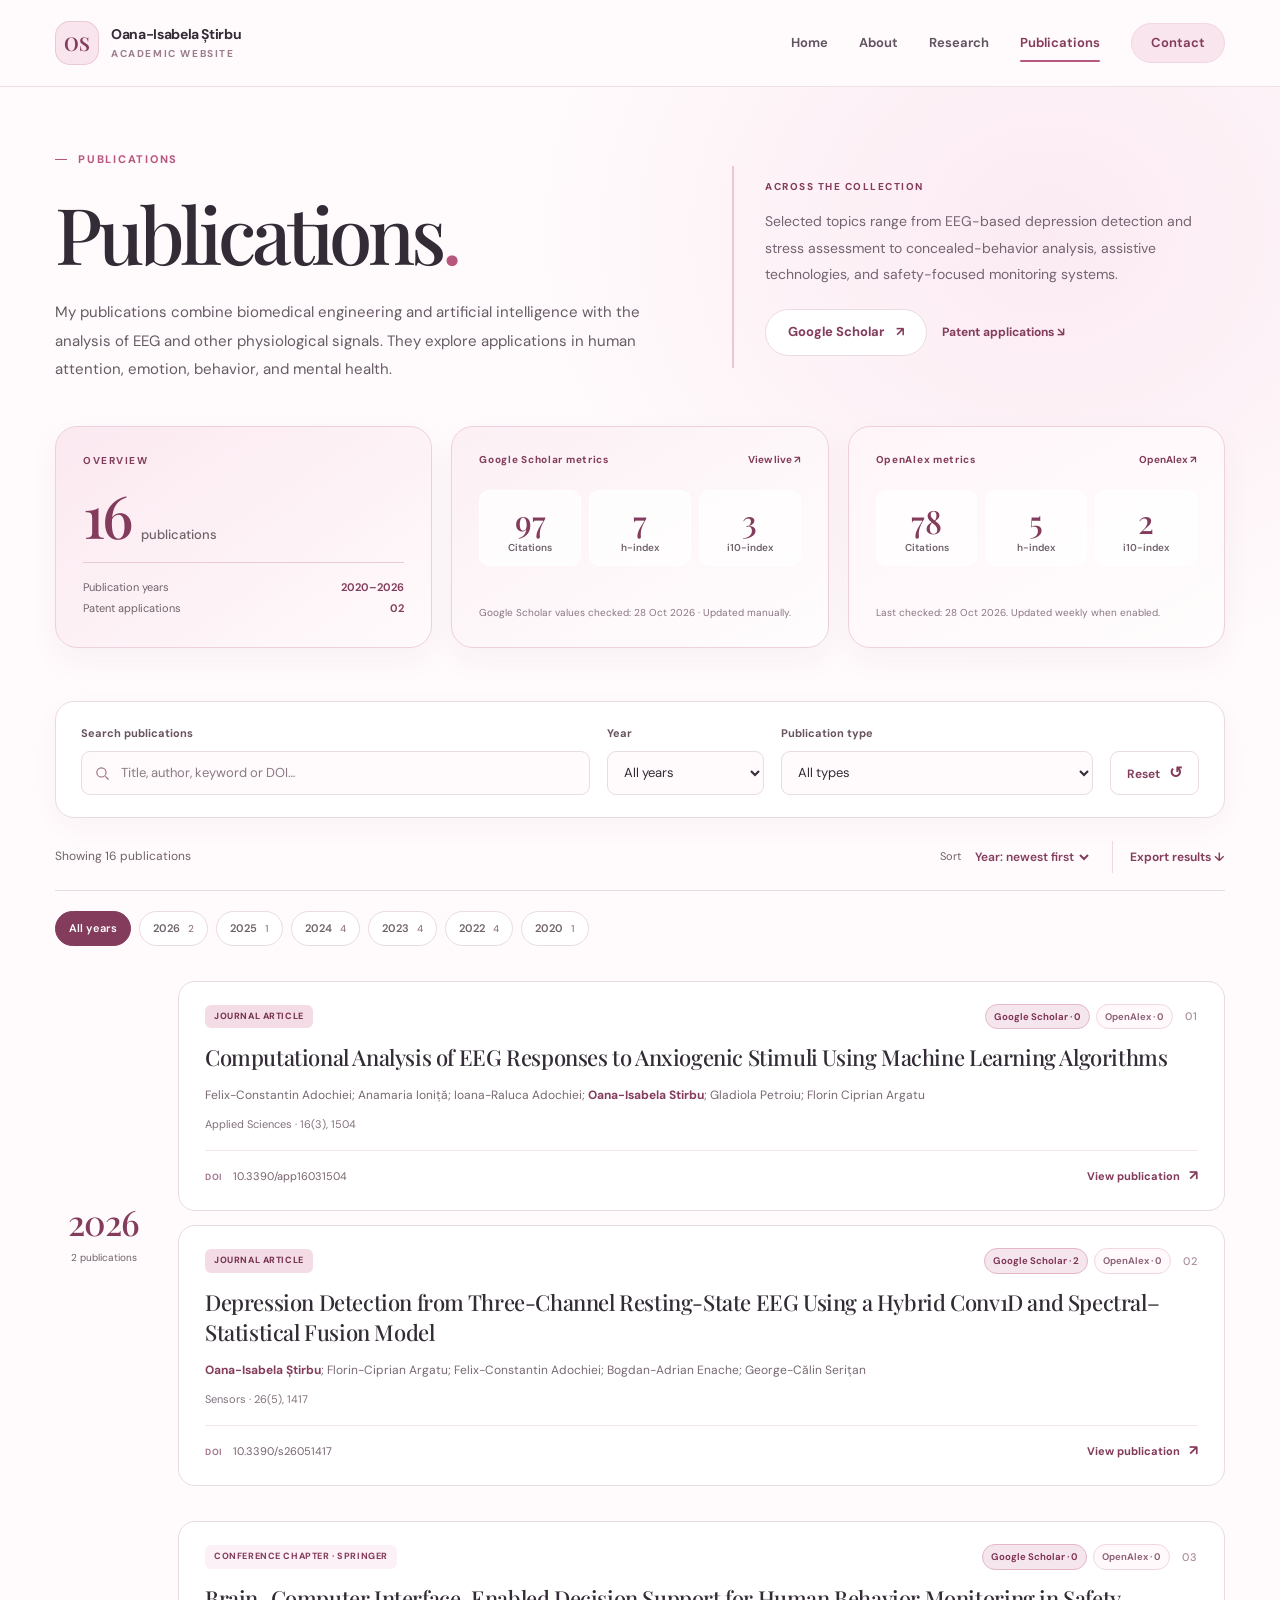
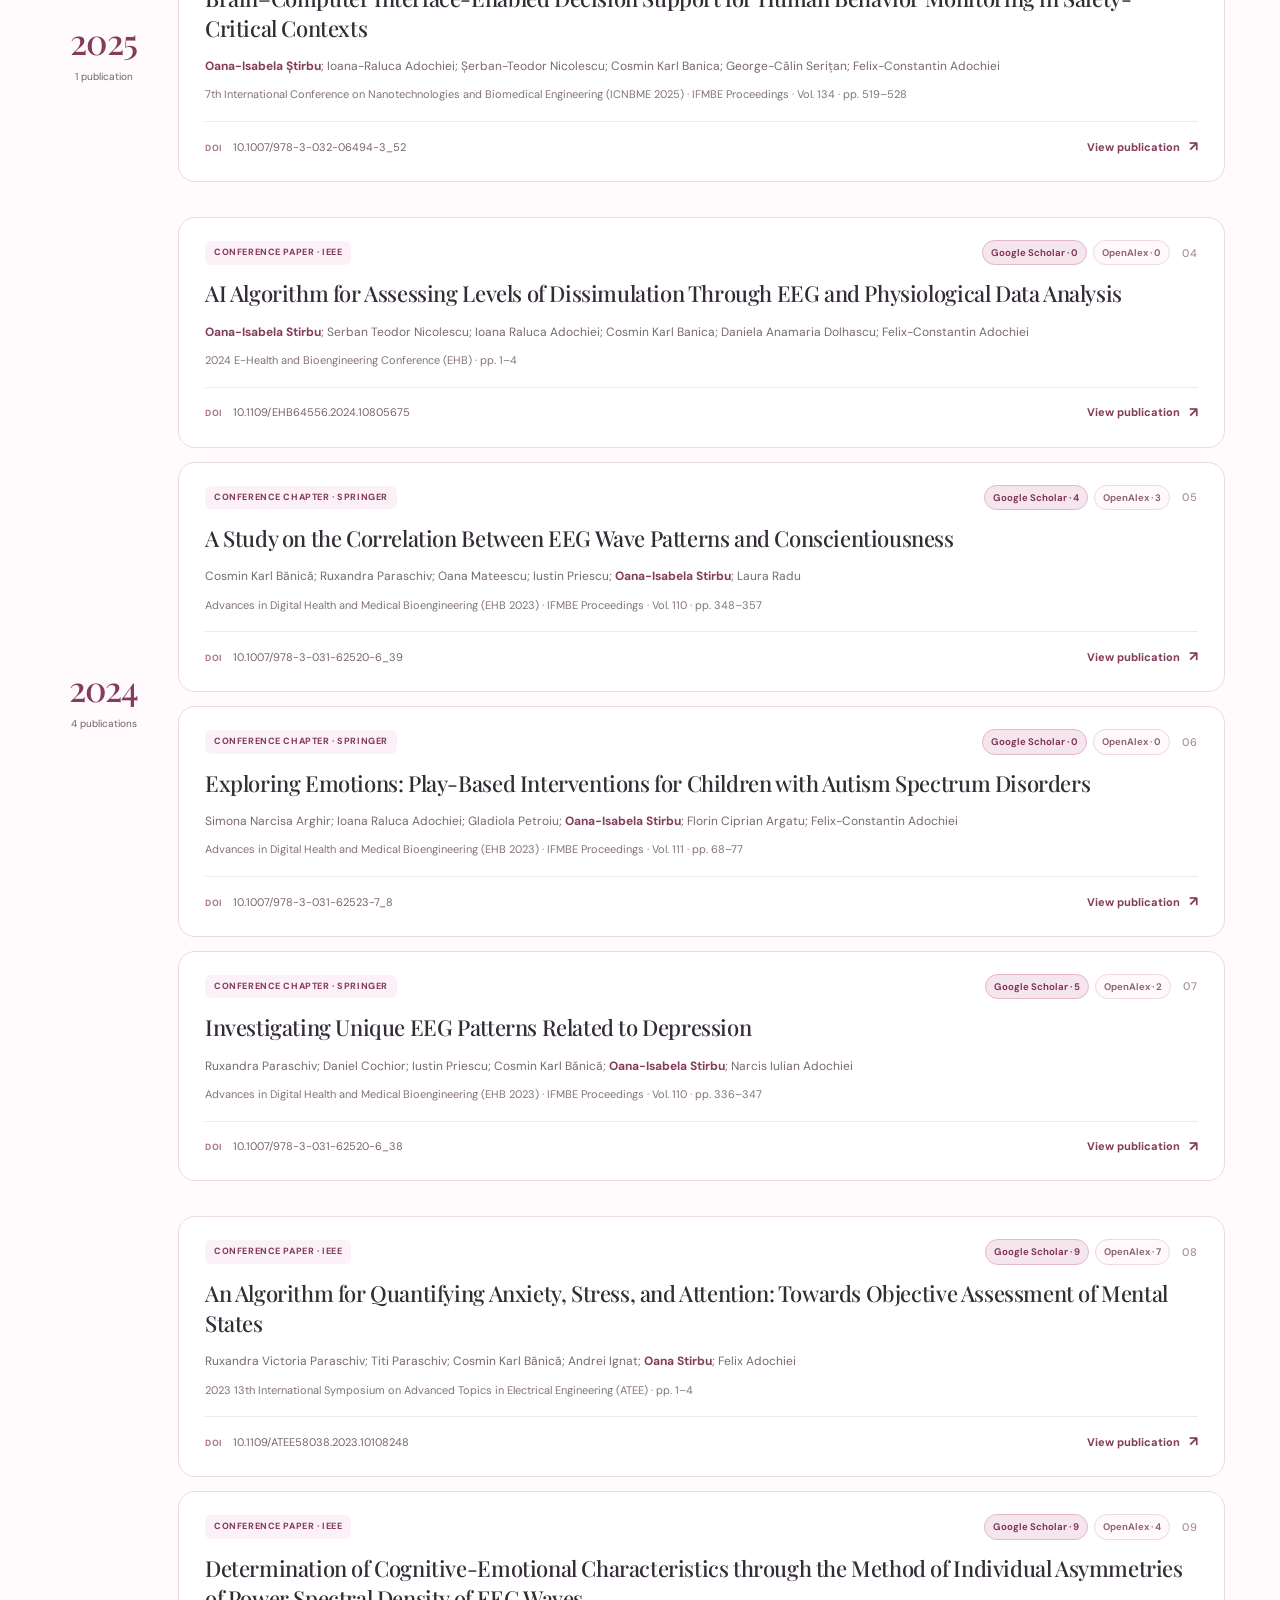
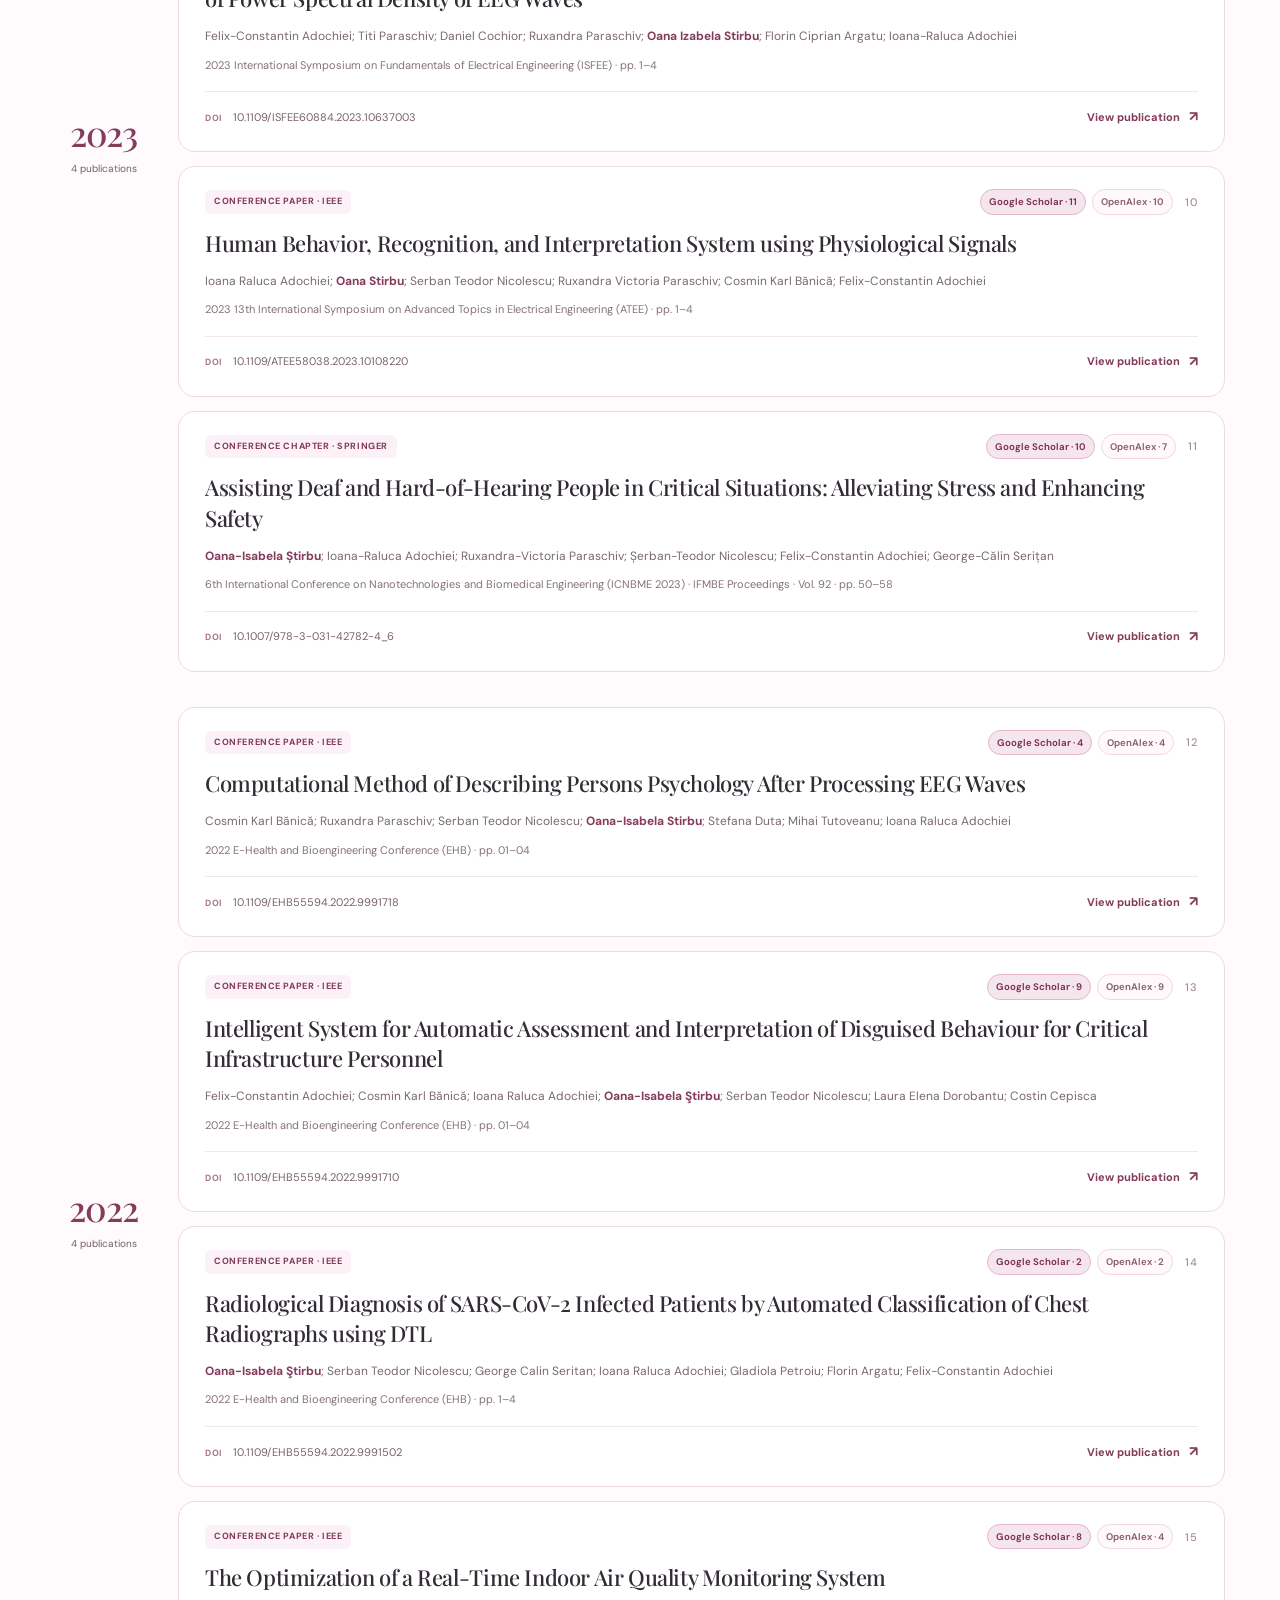
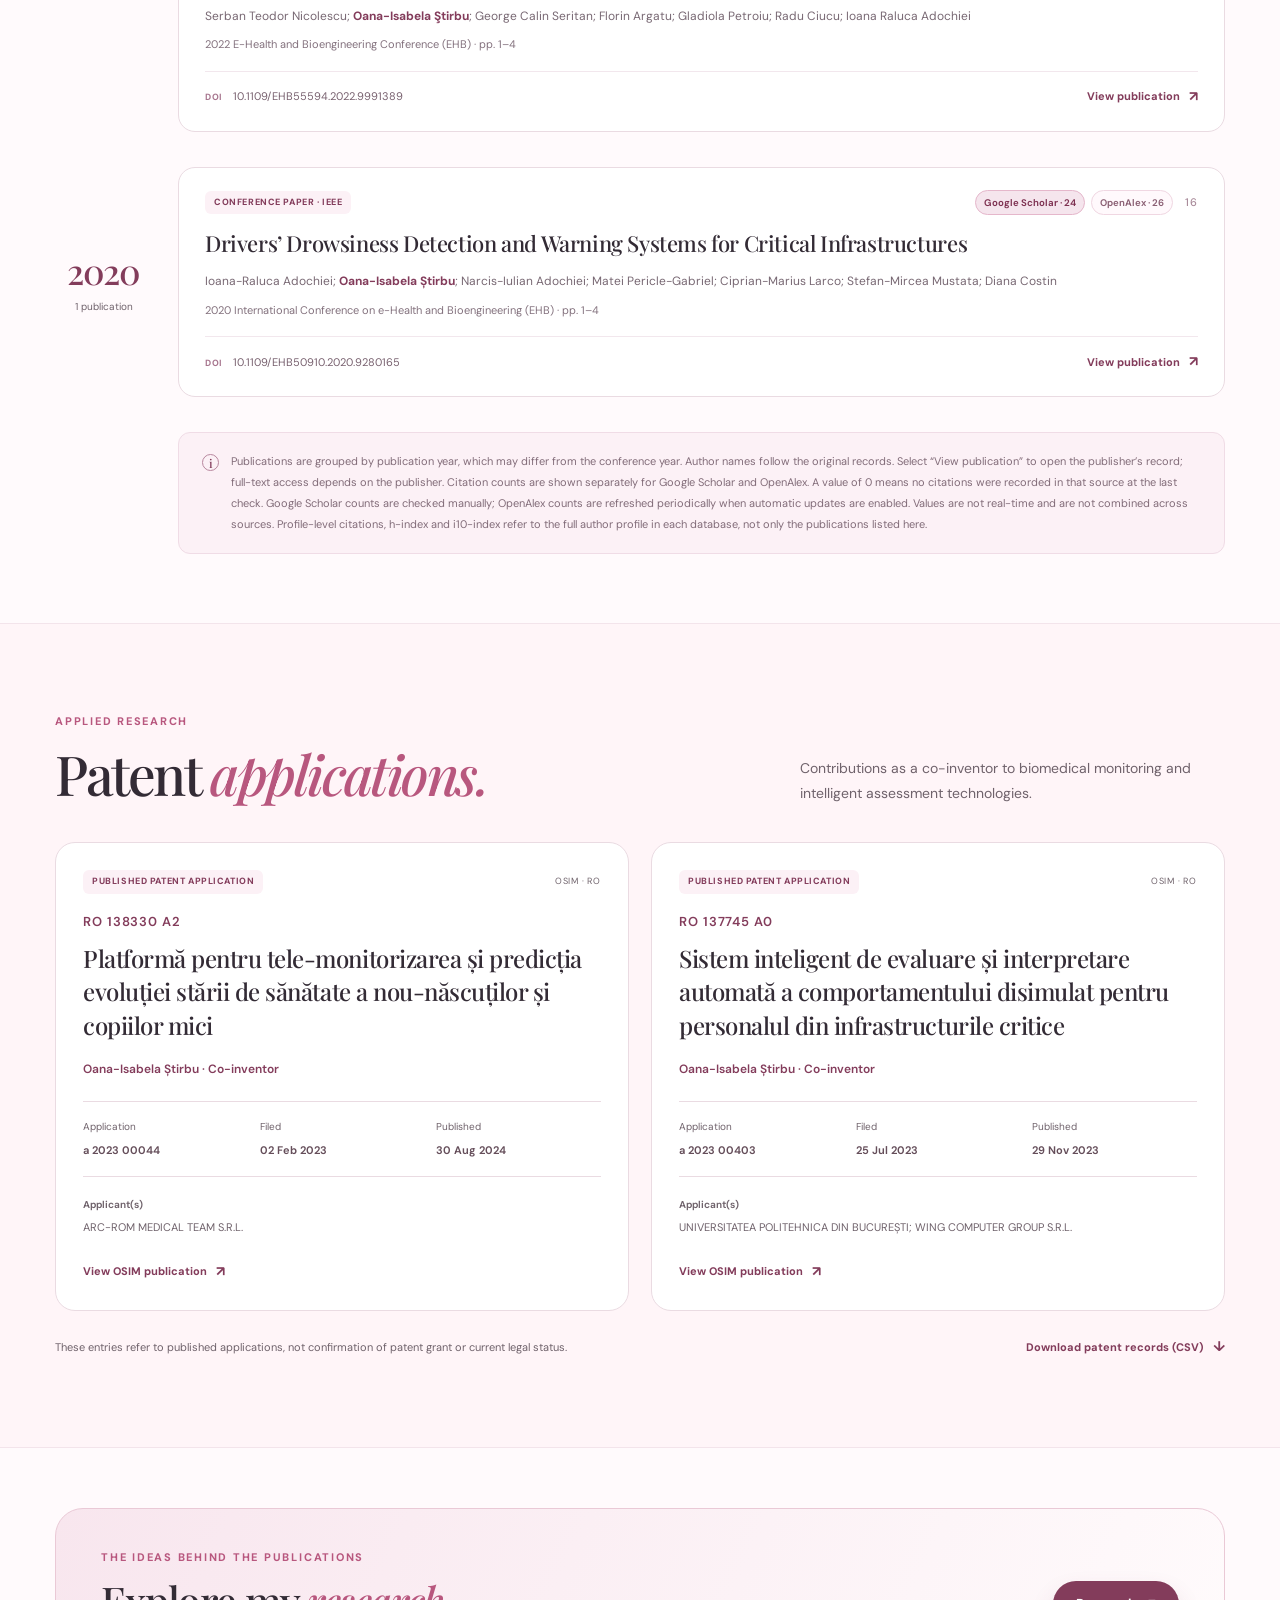
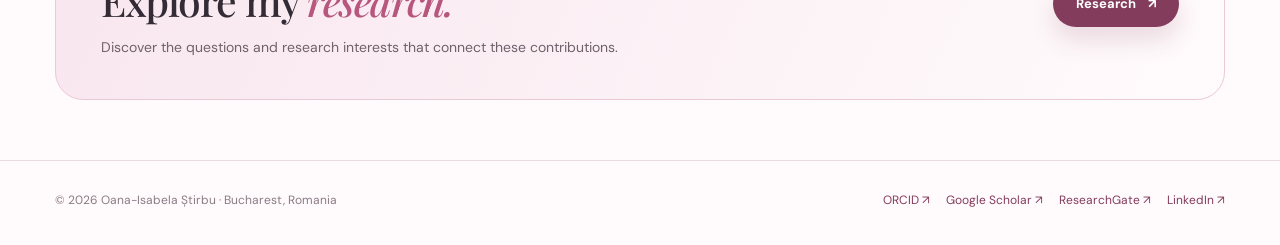
==== commit 41a4a1df: "Update publication metrics caption Removed work count from publication metrics caption." ====
--- a/publications.html
+++ b/publications.html
@@ -78,7 +78,8 @@
           <div class="pub-metric"><strong id="oa-h-index">5</strong><span>h-index</span></div>
           <div class="pub-metric"><strong id="oa-i10-index">2</strong><span>i10-index</span></div>
         </div>
-        <p class="pub-metrics-caption">Indexed profile (<span id="oa-work-count">22</span> works). Last checked: <time id="oa-updated" datetime="2026-10-28">28 Oct 2026</time>. Updated weekly when enabled.</p>
+        <p class="pub-metrics-caption">Last checked: <time id="oa-updated" datetime="2026-10-28">28 Oct 2026</time>. Updated weekly when enabled.</p>
+<span id="oa-work-count" hidden>22</span>
       </aside>
     </div>
   </div>
